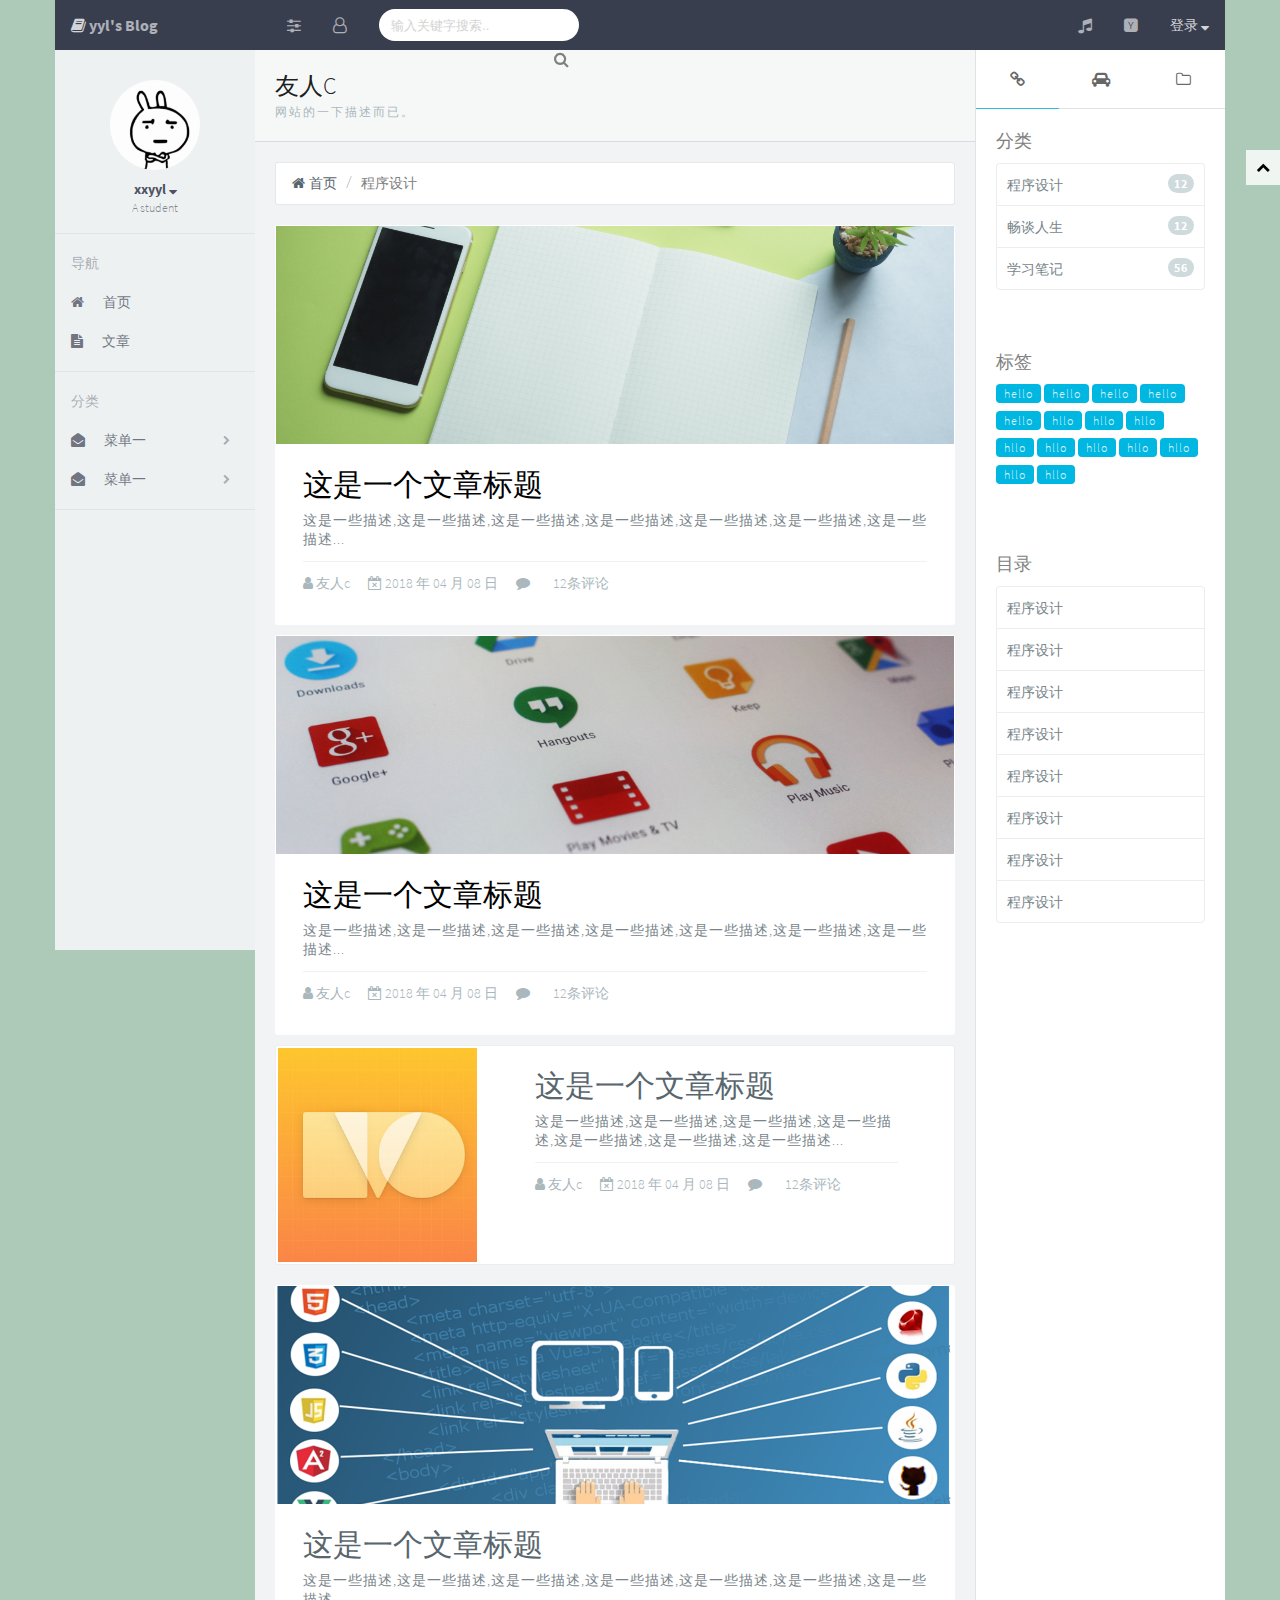
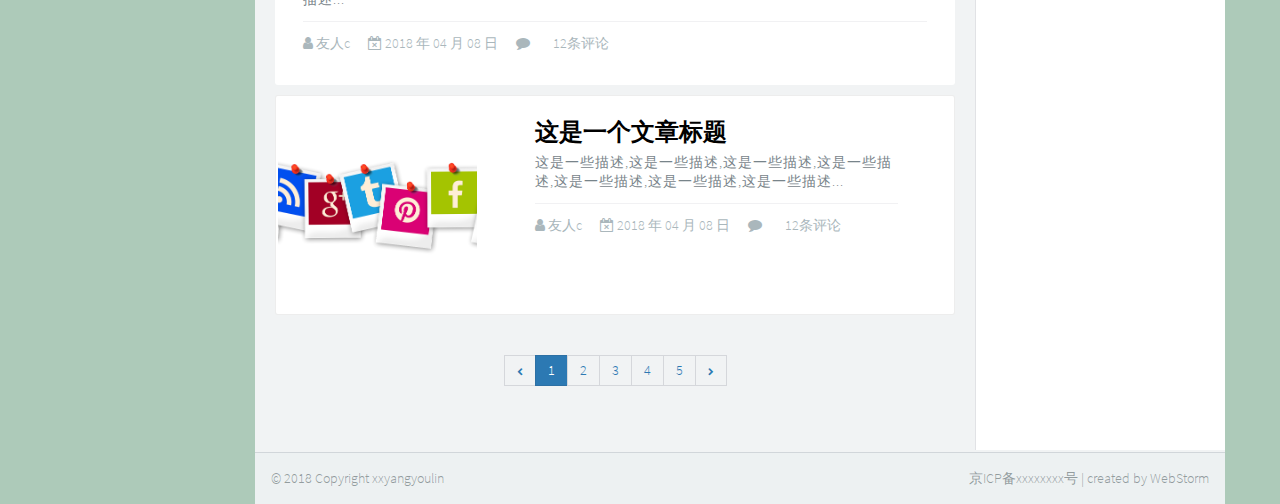
==== index.html @ 42bd3178 "添加评论板块" ====
<!DOCTYPE html>
<html lang="en">
<head>
    <meta charset="UTF-8">
    <meta name="viewport"
          content="width=device-width, initial-scale=1.0,minimum-scale=1.0,maximum-scale=1.0,user-scalable=no">
    <title>xxyangyoulin's Blog</title>
    <link rel="stylesheet" href="css/index_style.css">
    <link rel="stylesheet" href="css/font-awesome.css">

</head>
<body>

<button class="go-to-top" id="go_to_top">
    <span class="fa fa-chevron-up"></span>
</button>

<div class="content pag-max-width">
    <div class="header pag-max-width">
        <div class="header-menu">
            <div class="site float-left">
                <span class=" site-icon fa fa-book"></span>
                <span class="site-title">yyl's Blog</span>
            </div>
            <div class="menu-icon float-left hide-max-768">
                <span class="fold fa fa-sliders"></span>
            </div>
            <div class="menu-icon float-left hide-max-768">
                <span class="user fa fa-user-o"></span>

            </div>


            <div class="search-box hide-max-768">
                <div class="search" style="">
                    <input type="text" placeholder="输入关键字搜索..">
                    <span class="fa fa-search"></span>
                </div>
            </div>

            <div id="setting_button" class="menu-icon setting click-state float-right">
                <span class="fa fa-cog"></span>
            </div>

            <div class="login click-state float-right hide-max-768">
                <span class=" login-text">登录</span>
                <span class="login-icon fa fa-sort-desc"></span>
            </div>


            <div class="menu-icon news click-state float-right hide-max-991">
                <span class="  fa fa-hacker-news"></span>
            </div>

            <div class="menu-icon music click-state float-right hide-max-991">
                <span class="fa fa-music"></span>
            </div>

        </div>

        <div class="header-mobile-menu">
            <div class="header-menu-item search-item">
                <div class="search">
                    <input type="text" placeholder="输入关键字搜索..">
                    <span class="fa fa-search"></span>
                </div>
            </div>

            <div class="click-state header-menu-item">
                <div class="notice">
                    <span class="login-icon fa fa-envelope-open-o"></span>
                    <span class=" login-text">闲言碎语</span>
                </div>
            </div>

            <div class="click-state header-menu-item">
                <div class="login">
                    <span class=" login-text">登录</span>
                    <span class="login-icon fa fa-sort-desc"></span>
                </div>
            </div>
        </div>
    </div>

    <div class="container">
        <div class="glide-left float-left hide-max-768">
            <div class="glide-left-scroll">
                <div class="avatar-box">
                    <img src="./images/avatar.jpg">
                    <div class="name">
                        xxyyl
                        <div class=" fa fa-sort-desc">

                        </div>

                    </div>
                    <div class="desc">A student</div>
                </div>

                <div class="nav-first">
                    <div class="nav-title">导航</div>
                    <ul class="nav-list">
                        <li class="nav-item click-state">
                            <span class="nav-icon fa fa-home"></span>
                            首页
                        </li>
                        <li class="nav-item click-state">
                            <span class="nav-icon fa fa-file-text"></span>
                            文章
                        </li>
                    </ul>
                </div>

                <div class="nav-second">
                    <div class="nav-title">分类</div>

                    <div id="sidebar">
                        <ul>
                            <li>
                                <div class="menu-item click-state">
                                    <span class="menu-icon fa fa-envelope-open"></span>
                                    <span class="menu-title">菜单一</span>
                                    <span class="menu-ind fa fa-chevron-right"></span>
                                </div>
                                <ul class="sub-menu">
                                    <li><a class="spec-menu-item" href="index.html">子菜单一</a></li>
                                    <li><a class="spec-menu-item" href="#">子菜单二</a></li>
                                    <li><a class="spec-menu-item" href="#">子菜单三</a></li>
                                </ul>
                            </li>

                            <li>
                                <div class="menu-item click-state">
                                    <span class="menu-icon fa fa-envelope-open"></span>
                                    <span class="menu-title">菜单一</span>
                                    <span class="menu-ind fa fa-chevron-right"></span>
                                </div>
                                <ul class="sub-menu">
                                    <li><a class="spec-menu-item" href="index.html">子菜单一</a></li>
                                    <li><a class="spec-menu-item" href="#">子菜单二</a></li>
                                    <li><a class="spec-menu-item" href="#">子菜单三</a></li>
                                    <li><a class="spec-menu-item" href="#">子菜单三</a></li>
                                    <li><a class="spec-menu-item" href="#">子菜单三</a></li>
                                    <li><a class="spec-menu-item" href="#">子菜单三</a></li>
                                    <li><a class="spec-menu-item" href="#">子菜单三</a></li>
                                    <li><a class="spec-menu-item" href="#">子菜单三</a></li>
                                    <li><a class="spec-menu-item" href="#">子菜单三</a></li>
                                    <li><a class="spec-menu-item" href="#">子菜单三</a></li>
                                    <li><a class="spec-menu-item" href="#">子菜单三</a></li>
                                    <li><a class="spec-menu-item" href="#">子菜单三</a></li>
                                    <li><a class="spec-menu-item" href="#">子菜单三</a></li>
                                    <li><a class="spec-menu-item" href="#">子菜单三</a></li>
                                    <li><a class="spec-menu-item" href="#">子菜单三</a></li>
                                    <li><a class="spec-menu-item" href="#">子菜单三</a></li>
                                    <li><a class="spec-menu-item" href="#">子菜单三</a></li>
                                    <li><a class="spec-menu-item" href="#">子菜单三</a></li>
                                    <li><a class="spec-menu-item" href="#">子菜单三</a></li>
                                    <li><a class="spec-menu-item" href="#">子菜单三</a></li>
                                    <li><a class="spec-menu-item" href="#">子菜单三</a></li>
                                    <li><a class="spec-menu-item" href="#">子菜单三</a></li>
                                    <li><a class="spec-menu-item" href="#">子菜单三</a></li>
                                    <li><a class="spec-menu-item" href="#">子菜单三</a></li>
                                    <li><a class="spec-menu-item" href="#">子菜单三</a></li>
                                    <li><a class="spec-menu-item" href="#">子菜单三</a></li>
                                    <li><a class="spec-menu-item" href="#">子菜单三</a></li>
                                    <li><a class="spec-menu-item" href="#">子菜单三</a></li>
                                    <li><a class="spec-menu-item" href="#">子菜单三</a></li>
                                    <li><a class="spec-menu-item" href="#">子菜单三</a></li>
                                    <li><a class="spec-menu-item" href="#">子菜单三</a></li>
                                    <li><a class="spec-menu-item" href="#">子菜单三</a></li>
                                    <li><a class="spec-menu-item" href="#">子菜单三</a></li>
                                    <li><a class="spec-menu-item" href="#">子菜单三</a></li>
                                    <li><a class="spec-menu-item" href="#">子菜单三</a></li>
                                    <li><a class="spec-menu-item" href="#">子菜单三</a></li>
                                    <li><a class="spec-menu-item" href="#">子菜单三</a></li>
                                    <li><a class="spec-menu-item" href="#">子菜单三</a></li>
                                    <li><a class="spec-menu-item" href="#">子菜单三</a></li>
                                    <li><a class="spec-menu-item" href="#">子菜单三</a></li>
                                    <li><a class="spec-menu-item" href="#">子菜单三</a></li>
                                    <li><a class="spec-menu-item" href="#">子菜单三</a></li>
                                    <li><a class="spec-menu-item" href="#">子菜单三</a></li>
                                </ul>
                            </li>
                        </ul>
                    </div>
                </div>
            </div>
        </div>

        <div class="main-page">
            <div class="middle">
                <div class="middle-header">
                    <h1>友人C</h1>
                    <div class="desc">网站的一下描述而已。</div>
                </div>

                <div class="breadcrumb">
                    <ul>
                        <li>
                            <a href="#"><span class="fa fa-home"></span>首页</a>
                        </li>
                        <li>程序设计</li>
                    </ul>
                </div>


                <div class="middle-list">
                    <div class="card-big-article">
                        <div class="img">
                            <img src="images/blank-colors-desk-370474.jpg">
                        </div>
                        <div class="text">
                            <h2 class="article-title"><a href="article.html">这是一个文章标题</a></h2>
                            <div class="desc">
                                这是一些描述,这是一些描述,这是一些描述,这是一些描述,这是一些描述,这是一些描述,这是一些描述...
                            </div>
                            <div class="footer">
                                <span class="fa fa-user"></span>
                                <span class="author">友人c</span>

                                <span class="fa fa-calendar-times-o"></span>
                                <span class="date">2018 年 04 月 08 日</span>

                                <span class="fa fa-comment"></span>
                                <span class="comment">12条评论</span>
                            </div>
                        </div>
                    </div>
                    <div class="card-big-article">

                        <div class="img">
                            <img src="images/tablet-1442900_1920.jpg">
                        </div>
                        <div class="text">
                            <h2 class="article-title"><a href="article.html">这是一个文章标题</a></h2>
                            <div class="desc">
                                这是一些描述,这是一些描述,这是一些描述,这是一些描述,这是一些描述,这是一些描述,这是一些描述...
                            </div>
                            <div class="footer">
                                <span class="fa fa-user"></span>
                                <span class="author">友人c</span>

                                <span class="fa fa-calendar-times-o"></span>
                                <span class="date">2018 年 04 月 08 日</span>

                                <span class="fa fa-comment"></span>
                                <span class="comment">12条评论</span>
                            </div>
                        </div>

                    </div>
                    <div class="card-small-article">
                        <div class="img">
                            <img src="images/sketch-master-svg-course-graphic-1k.jpg">
                        </div>
                        <div class="text">
                            <h2 class="article-title">这是一个文章标题</h2>
                            <div class="desc">
                                这是一些描述,这是一些描述,这是一些描述,这是一些描述,这是一些描述,这是一些描述,这是一些描述...
                            </div>
                            <div class="footer">
                                <span class="fa fa-user"></span>
                                <span class="author">友人c</span>

                                <span class="fa fa-calendar-times-o"></span>
                                <span class="date">2018 年 04 月 08 日</span>

                                <span class="fa fa-comment"></span>
                                <span class="comment">12条评论</span>
                            </div>
                        </div>

                    </div>

                    <div class="card-big-article">


                        <div class="img">
                            <img src="images/web-1935737_1280.png">
                        </div>
                        <div class="text">
                            <h2 class="article-title">这是一个文章标题</h2>
                            <div class="desc">
                                这是一些描述,这是一些描述,这是一些描述,这是一些描述,这是一些描述,这是一些描述,这是一些描述...
                            </div>
                            <div class="footer">
                                <span class="fa fa-user"></span>
                                <span class="author">友人c</span>

                                <span class="fa fa-calendar-times-o"></span>
                                <span class="date">2018 年 04 月 08 日</span>

                                <span class="fa fa-comment"></span>
                                <span class="comment">12条评论</span>
                            </div>
                        </div>

                    </div>

                    <div class="card-small-article">

                        <div class="img">
                            <img src="images/icon-2486501_1920.png">
                        </div>
                        <div class="text">
                            <h2>这是一个文章标题</h2>
                            <div class="desc">
                                这是一些描述,这是一些描述,这是一些描述,这是一些描述,这是一些描述,这是一些描述,这是一些描述...
                            </div>
                            <div class="footer">
                                <span class="fa fa-user"></span>
                                <span class="author">友人c</span>

                                <span class="fa fa-calendar-times-o"></span>
                                <span class="date">2018 年 04 月 08 日</span>

                                <span class="fa fa-comment"></span>
                                <span class="comment">12条评论</span>
                            </div>
                        </div>

                    </div>

                </div>

                <div class="pagination">
                    <ul>
                        <li class="prev"><a href="#"><span class="fa fa-chevron-left"></span></a></li>
                        <li class="select"><a href="#">1</a></li>
                        <li class=""><a href="#">2</a></li>
                        <li class=""><a href="#">3</a></li>
                        <li class=""><a href="#">4</a></li>
                        <li class=""><a href="#">5</a></li>
                        <li class="prev"><a href="#"><span class="fa fa-chevron-right"></span></a></li>
                    </ul>
                </div>
            </div>

            <div class="glide-right hide-max-991">
                <div id="tab">
                    <ul class="tab-title">
                        <li class="tab-title-item select"><span class="fa fa-link"></span></li>
                        <li class="tab-title-item "><span class="fa fa-car"></span></li>
                        <li class="tab-title-item "><span class="fa fa-folder-o"></span></li>
                    </ul>

                    <div class="tab-content">
                        <div class="tab-content-item select">
                            <div class="sort">
                                <h2 class="article-title">分类</h2>
                                <ul class="sort-list">
                                    <li class="sort-item">
                                        <span class="sort-title">程序设计</span>
                                        <span class="sort-count">12</span>
                                    </li>
                                    <li class="sort-item">
                                        <span class="sort-title">畅谈人生</span>
                                        <span class="sort-count">12</span>
                                    </li>
                                    <li class="sort-item">
                                        <span class="sort-title">学习笔记</span>
                                        <span class="sort-count">56</span>
                                    </li>
                                </ul>
                            </div>

                            <div class="tag">
                                <h2>标签</h2>
                                <ul class="tag-list">
                                    <li class="tag-item">hello</li>
                                    <li class="tag-item">hello</li>
                                    <li class="tag-item">hello</li>
                                    <li class="tag-item">hello</li>
                                    <li class="tag-item">hello</li>
                                    <li class="tag-item">hllo</li>
                                    <li class="tag-item">hllo</li>
                                    <li class="tag-item">hllo</li>
                                    <li class="tag-item">hllo</li>
                                    <li class="tag-item">hllo</li>
                                    <li class="tag-item">hllo</li>
                                    <li class="tag-item">hllo</li>
                                    <li class="tag-item">hllo</li>
                                    <li class="tag-item">hllo</li>
                                    <li class="tag-item">hllo</li>
                                </ul>
                                <div style="clear:both;"></div>
                            </div>

                            <div class="directory" id="directory">
                                <h2>目录</h2>
                                <ul class="directory-list">
                                    <li class="directory-item click-state"><span class="directory-title">程序设计</span>
                                    </li>
                                    <li class="directory-item click-state"><span class="directory-title">程序设计</span>
                                    </li>
                                    <li class="directory-item click-state"><span class="directory-title">程序设计</span>
                                    </li>
                                    <li class="directory-item click-state"><span class="directory-title">程序设计</span>
                                    </li>
                                    <li class="directory-item click-state"><span class="directory-title">程序设计</span>
                                    </li>
                                    <li class="directory-item click-state"><span class="directory-title">程序设计</span>
                                    </li>
                                    <li class="directory-item click-state"><span class="directory-title">程序设计</span>
                                    </li>
                                    <li class="directory-item click-state"><span class="directory-title">程序设计</span>
                                    </li>
                                </ul>
                            </div>
                        </div>
                        <div class="tab-content-item">
                            <div class="directory">
                                <h2>目录</h2>
                                <ul class="directory-list">
                                    <li class="directory-item click-state"><span class="directory-title">程序设计</span>
                                    </li>
                                    <li class="directory-item click-state"><span class="directory-title">程序设计</span>
                                    </li>
                                    <li class="directory-item click-state"><span class="directory-title">程序设计</span>
                                    </li>
                                    <li class="directory-item click-state"><span class="directory-title">程序设计</span>
                                    </li>
                                    <li class="directory-item click-state"><span class="directory-title">程序设计</span>
                                    </li>
                                    <li class="directory-item click-state"><span class="directory-title">程序设计</span>
                                    </li>
                                    <li class="directory-item click-state"><span class="directory-title">程序设计</span>
                                    </li>
                                    <li class="directory-item click-state"><span class="directory-title">程序设计</span>
                                    </li>
                                </ul>
                            </div>
                        </div>
                        <div class="tab-content-item">
                            <div class="directory">
                                <h2>目录</h2>
                                <ul class="directory-list">
                                    <li class="directory-item click-state"><span class="directory-title">大标题1</span>
                                    </li>
                                    <li class="directory-item click-state"><span class="directory-title">大标题2</span>
                                    </li>
                                    <li class="directory-item click-state"><span class="directory-title">大标题3</span>
                                    </li>
                                    <li class="directory-item click-state"><span class="directory-title">程序设计</span>
                                    </li>
                                    <li class="directory-item click-state"><span class="directory-title">程序设计</span>
                                    </li>
                                </ul>
                            </div>
                        </div>
                    </div>
                </div>
            </div>

            <footer id="footer">
                <div class="footer-wrapper">
                    <div class="float-left">© 2018 Copyright xxyangyoulin</div>
                    <div class="float-right">
                        京ICP备xxxxxxxx号 | created by WebStorm
                    </div>
                </div>
            </footer>

        </div>

    </div>


</div>

<script src="js/jquery-2.1.1.min.js"></script>
<script src="js/index_js.js"></script>
</body>
</html>
---- css/index_style.css ----
@charset "UTF-8";

@font-face {
    font-family: 'Source Sans Pro';
    font-style: normal;
    font-weight: 300;
    src: local('Source Sans Pro Light'), local('SourceSansPro-Light'), url('../fonts/sourcesanspro-light.woff') format('woff');
}

@font-face {
    font-family: 'Source Sans Pro';
    font-style: normal;
    font-weight: 300;
    src: local('Source Sans Pro'), local('SourceSansPro-Regular'), url('../fonts/sourcesanspro.woff') format('woff');
}

@font-face {
    font-family: 'Source Sans Pro';
    font-style: normal;
    font-weight: 700;
    src: local('Source Sans Pro Bold'), local('SourceSansPro-Bold'), url('../fonts/sourcesanspro-bold.woff') format('woff');
}

body, html, ul, li, h1, h2, h3, h4 {
    margin: 0;
    padding: 0;
}

html {
    height: 100%;
    font-family: "Source Sans Pro", "Hiragino Sans GB", "Microsoft Yahei", Arial, sans-serif;
}

body {
    background-color: rgba(173, 202, 185, 1);
    height: 100%;
}

ul {
    list-style: none;
}

.float-left {
    float: left;
}

.float-right {
    float: right;
}

.clear-fix:after {
    content: '.';
    background-color: red;
    display: block;
    clear: both;
    visibility: hidden;
    height: 0;
}

.hide {
    display: none;
}

.border-normal {
    border: 1px rgba(57, 62, 79, 0.15) solid;
}

.pag-max-width {
    max-width: 1170px;
    min-width: 320px;
}

.go-to-top {
    padding: 10px;
    position: fixed;
    z-index: 1000;
    background: rgba(255, 255, 255, 0.8);
    top: 150px;
    right: 0;
    outline: none;
    cursor: pointer;
    border: none;

}

.go-to-top span {
    font-size: 14px;
}

.content {
    width: 100%;
    height: 100%;
    margin: 0 auto;
    position: relative;
    top: 0;
    box-sizing: border-box;
}

/*********************header*/
.header {
    width: 100%;
    min-height: 50px;
    margin: 0 auto;
    background: rgba(57, 62, 79, 1);
    box-shadow: 0 0 0px rgba(0, 0, 0, 0.6);
    box-sizing: border-box;
    z-index: 100;
    position: fixed;
}

.header .header-menu {
    position: relative;
}

.header .header-menu > div {
    height: 50px;
    line-height: 50px;
    vertical-align: middle;
}

.header > div:first-child {
    margin-left: 16px;
}

.header .site {
    width: 200px;
}

.header .site-title, .header .site-icon {
    cursor: pointer;
}

.header .site-icon {
    color: rgba(255, 255, 255, 0.8);
}

.header .site-title {
    font-size: 16px;
    color: rgba(255, 255, 255, 0.6);
    font-weight: bold;
}

.header .menu-icon:focus, .header .menu-icon:hover, .header .menu-icon:active {
    color: white;
}

.click-state:active, .click-state:hover, .click-state:focus {
    background-color: rgba(0, 0, 0, 0.1);
}

.header .menu-icon {
    color: rgba(255, 255, 255, 0.6);
    padding-left: 16px;
    padding-right: 16px;
    cursor: pointer;
}

.header .header-menu .search-box {
    height: 50px;
    float: left;
    position: relative;
    width: 200px;
    margin-left: 16px;
}

.header .header-menu .search {
    box-sizing: border-box;
    border-radius: 20px;
    background-color: white;
    padding: 0 2px 0 10px;
    height: 32px;
    position: absolute;
    top: 50%;
    transform: translateY(-50%);
}

.header .header-menu .search > * {
    position: relative;
    top: 50%;
    transform: translateY(-50%);
}

.header .header-menu .search input {
    height: 32px;
    color: grey;
    outline: none;
    background: none;
    border: none;
    font-weight: lighter;
    vertical-align: middle;
    float: left;
}

.header .header-menu .search span {
    height: 32px;
    line-height: 32px;
    font-size: 16px;
    padding: 8px;
    cursor: pointer;
    vertical-align: middle;
    color: grey;
    float: right;
}

.header .header-menu .login {
    font-size: 14px;
    line-height: 50px;
    height: 50px;
    font-weight: lighter;
    color: rgba(255, 255, 255, 0.8);
    cursor: pointer;
    padding: 0 16px;
}

.header .setting {
    display: none;
}

.header-mobile-menu {
    margin-top: 50px;
}

@media (max-width: 768px) {
    .header-mobile-menu {
    }
}

.header-mobile-menu .search-item {
    position: relative;
    height: 45px;
}

.header-mobile-menu .search {
    box-sizing: border-box;
    border-radius: 20px;
    background-color: white;
    padding: 0 12px;
    margin: 0 16px;
    height: 28px;
    top: 50%;
    position: relative;
    transform: translateY(-50%);
}

.header-mobile-menu .search input {
    height: 28px;
    width: 90%;
    color: grey;
    outline: none;
    background: none;
    border: none;
    font-weight: lighter;
    box-sizing: border-box;
    vertical-align: middle;
    float: left;
}

.header-mobile-menu .search span {
    width: 10%;
    box-sizing: border-box;
    height: 28px;
    line-height: 28px;
    text-align: right;
    font-size: 16px;
    cursor: pointer;
    vertical-align: middle;
    color: grey;
    float: right;
}

.header-mobile-menu .notice,
.header-mobile-menu .login {
    padding: 10px 15px;
    color: rgba(255, 255, 255, 0.7);
    font-size: 14px;
    border-top: 1px solid rgba(47, 52, 69, 1);

}

.header-mobile-menu .login span {
    margin-right: 2px;
}

.header-mobile-menu .notice span {
    margin-right: 6px;
}

/****************controller*/
.container {
    width: 100%;
    height: 100%;
    background-color: rgba(241, 243, 244, 1);
    position: relative;
    box-sizing: border-box;
    /*top: 50px;*/
    /*overflow: hidden;*/
}

.glide-left {
    width: 200px;
    background-color: rgba(237, 241, 242, 1);
    position: fixed;
    margin-top: 50px;
    height: 100%;
    overflow: hidden;
    /*box-shadow: -10px 0px 40px rgba(0, 0, 0, 0.25);*/
}

.glide-left-scroll::-webkit-scrollbar {
    display: none; /* Safari and Chrome*/
}

.glide-left-scroll {
    height: 100%;
    width: 100%;
    overflow-x: hidden;
    overflow-y: scroll;
    -ms-overflow-style: none; /* IE 10+*/
    overflow: -moz-scrollbars-none; /* Firefox*/
    webkit-overflow-scrolling: touch;
}

@-moz-document url-prefix() {
    .glide-left-scroll {
        overflow-y: scroll;
        padding-right: 17px;
    }
}

.glide-left .avatar-box {
    width: 100%;
    margin: 0 auto;
    height: auto;
    text-align: center;
    padding: 30px 0;
    border-bottom: 1px rgba(57, 62, 79, 0.07) solid;
}

.glide-left .avatar-box img {
    width: 90px;
    height: 90px;
    display: block;
    margin: 0 auto;
    border-radius: 50px;
}

.glide-left .avatar-box .name {
    width: 100%;
    color: rgba(57, 62, 79, 0.9);
    font-size: 14px;
    position: relative;
    top: 10px;
    font-weight: bold;
    cursor: pointer;
}

.glide-left .avatar-box .desc {
    width: 100%;
    color: rgba(57, 62, 79, 0.6);
    position: relative;
    top: 12px;
    font-size: 12px;
}

.glide-left .nav-title {
    padding-left: 16px;
    font-size: 14px;
    padding-top: 10px;
    padding-bottom: 10px;
    color: rgba(57, 62, 79, 0.4);
}

.glide-left .nav-first, .glide-left .nav-second {
    width: 100%;
    margin: 0 auto;
    height: auto;
    padding: 10px 0;
    border-bottom: 1px rgba(57, 62, 79, 0.07) solid;
}

.glide-left .nav-first .nav-icon {
    margin-right: 16px;
}

.glide-left .nav-first .nav-item {
    box-sizing: border-box;
    font-size: 14px;
    padding: 10px 16px;
    color: rgba(57, 62, 79, 0.7);
}

#sidebar ul {
    list-style: none;
}

#sidebar .menu-item {
    padding: 10px 16px;
    color: rgba(57, 62, 79, 0.7);
    font-size: 14px;
    position: relative;
    height: 100%;
    cursor: pointer;
}

#sidebar .sub-menu {
    display: none;
}

#sidebar .menu-item .menu-icon {
    margin-right: 16px;
}

#sidebar .menu-item .menu-ind {
    position: absolute;
    top: 14px;
    right: 25px;
    font-size: 10px;
    color: rgba(57, 62, 79, 0.4);
    /* -webkit-transition: all 0.10s ease-in;
     -o-transition: all 0.10s ease-in;
     transition: all 0.10s ease-in;*/
}

#sidebar .open .menu-ind {
    -webkit-transform: rotate(90deg);
    -ms-transform: rotate(90deg);
    -o-transform: rotate(90deg);
    transform: rotate(90deg);
}

.glide-left .spec-menu-item {
    padding: 10px 0 10px 49px;
    background-color: rgba(228, 234, 236, 1);
    display: block;
    color: rgba(57, 62, 79, 0.7);
    font-size: 14px;
    text-decoration: none;
}

.glide-left .spec-menu-item:active,
.glide-left .spec-menu-item:hover,
.glide-left .spec-menu-item:focus {
    background-color: rgba(218, 224, 226, 1);
}

.glide-right {
    width: 250px;
    height: 100%;
    background-color: white;
    border-left: 1px rgba(57, 62, 79, 0.15) solid;

    box-sizing: border-box;
    float: left;
}

/************************main-page*/
.main-page {
    display: table;
    margin-left: 200px;
    border-color: #0066cc;
    width: 970px;
    padding-top: 50px;
    height: 100%;
    background-color: rgba(241, 243, 244, 1);
    position: relative;
    padding-bottom: 54px;
}

/*************************tab*/
#tab ul {
    list-style: none;
}

#tab .tab-title li {
    display: block;
    float: left;
    height: 58px;
    line-height: 58px;
    font-size: 16px;
    width: 83px;
    text-align: center;
    cursor: pointer;
    color: rgba(0, 0, 0, 0.6);

    border-bottom: 1px rgba(57, 62, 79, 0.15) solid;
}

#tab .tab-title .select {
    border-bottom: 1px rgba(0, 172, 213, 0.8) solid;
}

#tab .tab-content {
    clear: both;
}

#tab .tab-content-item {
    display: none;
    padding: 20px;
}

#tab .tab-content-item .sort {
    margin-bottom: 60px;
}

#tab .tab-content-item .sort h2,
#tab .tab-content-item .directory h2,
#tab .tab-content-item .tag h2 {
    font-size: 18px;
    color: grey;
    clear: both;
    font-weight: normal;
}

#tab .tab-content-item .sort .sort-list {
    margin-top: 10px;
    width: 100%;
}

#tab .tab-content-item .sort .sort-item {
    border-top: 1px solid rgba(0, 0, 0, 0.07);
    border-right: 1px solid rgba(0, 0, 0, 0.07);
    border-left: 1px solid rgba(0, 0, 0, 0.07);
    color: rgba(121, 133, 138, 1);
    padding: 10px;
    font-weight: normal;
    cursor: pointer;
}

#tab .tab-content-item .sort .sort-item:last-child {
    border-bottom: 1px solid rgba(0, 0, 0, 0.07);
    border-bottom-left-radius: 4px;
    border-bottom-right-radius: 4px;
}

#tab .tab-content-item .sort .sort-item:first-child {
    border-top-left-radius: 4px;
    border-top-right-radius: 4px;
}

#tab .tab-content-item .sort .sort-list .sort-title {
    font-size: 14px;
}

#tab .tab-content-item .sort .sort-list .sort-count {
    background: rgba(207, 218, 221, 1);
    border-radius: 10px;
    font-size: 12px;
    font-weight: bold;
    color: white;
    padding: 2px 6px;
    float: right;
    letter-spacing: 1px;
}

#tab .tab-content-item .tag {
    margin-bottom: 60px;
}

#tab .tab-content-item .tag ul {
    list-style: none;
    height: max-content;
    margin-top: 10px;
}

#tab .tab-content-item .tag li {
    float: left;
    border-radius: 4px;
    margin-right: 3px;
    margin-bottom: 8px;
    background: rgba(0, 183, 226, 1);
    color: rgba(255, 255, 255, 0.9);
    padding: 2px 8px;
    letter-spacing: 1px;
    font-size: 12px;
    cursor: pointer;
}

/**********************directory*/
#tab .tab-content-item .directory {
    /*position: fixed;*/
    /*top: 58px;*/
    background: white;
    /*padding-bottom: 60px;*/
    position: relative;
    width: 209px;

}

#tab .tab-content-item .directory .directory-list {
    margin-top: 10px;
    width: 100%;
}

#tab .tab-content-item .directory .directory-item {
    border-top: 1px solid rgba(0, 0, 0, 0.07);
    border-right: 1px solid rgba(0, 0, 0, 0.07);
    border-left: 1px solid rgba(0, 0, 0, 0.07);
    color: rgba(121, 133, 138, 1);
    padding: 10px;
    font-weight: normal;
    cursor: pointer;
}

#tab .tab-content-item .directory .directory-item:last-child {
    border-bottom: 1px solid rgba(0, 0, 0, 0.07);
    border-bottom-left-radius: 4px;
    border-bottom-right-radius: 4px;
}

#tab .tab-content-item .directory .directory-item:first-child {
    border-top-left-radius: 4px;
    border-top-right-radius: 4px;
}

#tab .tab-content-item .directory .directory-list .directory-title {
    font-size: 14px;
}

/***********************middle*/

.container .middle {
    display: table-cell;
    height: 100%;
    vertical-align: top;

    width: 100%;
}

.container .middle .middle-header {
    background: rgba(246, 248, 248, 1);
    padding: 20px;
    color: rgba(0, 0, 0, 0.9);
    border-bottom: 1px rgba(57, 62, 79, 0.15) solid;
}

.container .middle .middle-header h1 {
    font-weight: normal;
    font-size: 24px;

}

.container .middle .middle-header .desc {
    font-size: 12px;
    margin-top: 2px;
    letter-spacing: 2px;
    color: rgba(170, 183, 188, 1);
}

.breadcrumb {
    margin: 20px 20px 0px 20px;
    padding: 8px 16px;
    background: white;
    height: 25px;
    border: 1px solid rgba(57, 62, 79, 0.12);
    border-radius: 3px;
    font-size: 14px;
}

.breadcrumb li span {
    display: inline-block;
    line-height: 25px;
    height: 25px;
    margin-right: 4px;
}

.breadcrumb li {
    color: grey;
    line-height: 25px;
    height: 25px;
    display: inline-block;
    float: left;
}

.breadcrumb li * {
    float: left;
}

.breadcrumb li:before {
    content: url("../images/divider.svg");
    height: 10px;
}

.breadcrumb li:first-child:before {
    content: '';
}

.breadcrumb a {
    text-decoration: none;
    color: #58666e;
}

.middle .middle-list {
    padding: 20px;
    box-sizing: border-box;
}

/*card*/
.card-big-article {
    /*display: none;*/
    width: 100%;
    border-radius: 3px;
    background: white;
    margin-bottom: 10px;
}

.card-big-article > .img > img {
    width: 100%;
    height: 100%;
    object-fit: cover;
}

.card-big-article > .img {
    padding: 1px;
    width: 100%;
    box-sizing: border-box;
    height: 220px;
    overflow: hidden;
    cursor: pointer;
}

.card-big-article > .text {
    padding: 20px 28px;
    box-sizing: border-box;
}

.card-big-article > .text .article-title,
.card-small-article > .text .article-title {
    font-size: 30px;
    color: #58666e;
    cursor: pointer;
    font-weight: normal;
}

.card-big-article .text .desc,
.card-small-article .text .desc {
    font-size: 14px;
    letter-spacing: 1px;
    margin-top: 5px;
    color: rgba(120, 132, 138, 1);
    padding-bottom: 12px;
    border-bottom: 1px rgba(57, 62, 79, 0.07) solid;
}

.card-big-article .text .footer,
.card-small-article .text .footer {
    padding: 12px 0;
    font-size: 14px;
    color: rgba(170, 183, 188, 1);
}

.text .footer .author,
.text .footer .date,
.text .footer .comment {
    margin-right: 15px;
}

.card-small-article {
    width: 100%;
    background: white;
    margin-bottom: 20px;
    height: 220px;
    box-sizing: border-box;
    position: relative;
    border-radius: 3px;
    border: 1px solid rgba(0, 0, 0, 0.07);
}

.card-small-article .text {
    padding: 20px 56px;
    box-sizing: border-box;
}

.card-small-article > .img > img {
    width: 100%;
    object-fit: cover;
    height: 100%;
}

.card-small-article .img {
    width: 30%;
    padding: 2px;
    height: 100%;
    box-sizing: border-box;
    float: left;
}

.card-small-article .text {
    /*width: 480px;*/
    width: 70%;
    box-sizing: border-box;
    float: left;
}

.card-small-article:hover,
.card-big-article:hover {
    box-shadow: 0px 2px 4px rgba(0, 0, 0, 0.05);
}

.card-small-article .text .article-title a,
.card-big-article .text .article-title a {
    text-decoration: none;
    color: #000;
}

#footer {
    position: absolute;
    right: 0;
    bottom: 0;
    left: 0;
    padding: 16px;
    border-top: 1px rgba(57, 62, 79, 0.15) solid;
    font-size: 14px;
    color: rgba(107, 118, 121, 0.7);
    background: rgba(237, 241, 242, 1);
}

.text .article-footer {
    padding: 28px 0;
}

.text .article-footer .item-1 {
    font-size: 12px;
    color: lightgray;
}

/*分页开始*/
.pagination {
    text-align: center;
    font-size: 0;
    margin-bottom: 64px;
}

.pagination li {
    line-height: 25px;
    display: inline-block;
    padding: 2px;
    border-top: 1px rgba(57, 62, 79, 0.15) solid;
    border-bottom: 1px rgba(57, 62, 79, 0.15) solid;
    border-left: 1px rgba(57, 62, 79, 0.15) solid;
}

.pagination li:last-child {
    border-right: 1px rgba(57, 62, 79, 0.15) solid;
}

.pagination a {
    font-size: 14px;
    display: block;
    color: rgb(44, 121, 179);
    text-decoration: none;
    padding: 0 10px;
}

.pagination a span {
    font-size: 8px;
}

.pagination li:hover:not(.select) {
    background: lightgray;
}

.pagination .select {
    background: rgb(44, 121, 179);
    color: white;
}

.pagination .select a {
    color: white;
}

/*分页结束*/

/*页面导航开始*/
.page-nav {
    padding: 0 20px 60px 20px;
}

.page-nav .prev, .page-nav .next {
    font-size: 14px;
    padding: 5px 15px;
    border-radius: 30px;
    background: white;
    color: grey;
}

/*页面导航结束*/

/*评论模块开发*/
.comment {
    padding: 0 20px;
    margin-bottom: 40px;
}

.comment .comment-title {
    font-size: 18px;
    color: grey;
}

.comment .comment-item-group {
    display: inline-block;
    box-sizing: border-box;

}

.comment-item-content {
    width: 100%;
}

.comment .comment-item-group label {
    display: block;
    font-size: 14px;
    color: grey;
    padding-top: 12px;
    padding-bottom: 8px;
}

.comment .comment-item-group textarea {
    width: 100%;
    min-height: 100px;
    resize: vertical;
    outline: none;
    padding: 5px 12px;
    box-sizing: border-box;
    font-size: 14px;
    color: black;
}

.content .comment-item-group input {
    padding: 0px 12px;
    line-height: 36px;
    box-sizing: border-box;
    height: 36px;
    outline: none;
    width: 100%;
    font-size: 14px;
}

#visitor-info {
    margin-left: -10px;
    margin-right: -10px;
    box-sizing: border-box;
    font-size: 0px;
}

.commit-item-name,
.commit-item-mail,
.commit-item-url {
    width: 33.333%;
    box-sizing: border-box;
    padding-left: 10px;
    padding-right: 10px;
}

input::-webkit-input-placeholder { /* WebKit browsers*/
    color: lightgray;
    opacity: 1;
}

input:-moz-placeholder { /* Mozilla Firefox 4 to 18*/
    color: lightgray;
    opacity: 1;

}

input::-moz-placeholder { /* Mozilla Firefox 19+*/
    color: lightgray;
    opacity: 1;

}

input:-ms-input-placeholder { /* Internet Explorer 10+*/
    color: lightgray;
    opacity: 1;
}

.comment .comment-item-group input:focus,
.comment .comment-item-group input:active,
.comment .comment-item-group textarea:focus,
.comment .comment-item-group textarea:active {
    border: 1px solid #66afe9;
}



.requested {
    color: red;
    margin-left: 3px;
    font-size: 14px;
}

.comment .comment-submit{
    color: white;
    background: rgba(5,184,83,1);
    margin-top: 20px;
    padding: 8px 24px;
    font-size: 14px;
    border: none;
    outline: none;
    font-weight: lighter;
    cursor: pointer;
}

/*评论模块结束*/

@media (min-width: 1750px) {
    .pag-max-width {
        max-width: 1350px;
    }

    .container .main-page {
        width: 1150px;
    }

    .card-big-article .img {
        height: 250px;
    }

    .card-small-article .img {
        width: 25%;
    }

    .card-small-article .text {
        width: 75%;
    }
}

@media (max-width: 1200px) {
    .pag-max-width {
        max-width: 950px;
    }

    .container .main-page {
        width: 750px;
    }

    .card-big-article .text .article-title,
    .card-small-article .text .article-title {
        font-size: 25px;
    }

    .card-small-article {
        height: auto;
    }

    .card-small-article .img {
        width: 100%;
        float: none;
        overflow: hidden;
    }

    .card-small-article .img,
    .card-big-article .img {
        height: 180px;
    }

    .card-small-article .text {
        width: 100%;
        padding: 20px 28px;
        float: none;
    }
}

@media (max-width: 991px) {

    .hide-max-991 {
        display: none;
    }

    .pag-max-width {
        max-width: 740px;
    }

    .container .main-page {
        width: 540px;
    }

    .commit-item-name,
    .commit-item-mail {
        width: 50%;
    }

    .commit-item-url {
        width: 100%;
    }
}

@media (max-width: 768px) {
    .hide-max-768 {
        display: none;
    }

    .header .setting {
        display: block;
    }

    .pag-max-width {
        max-width: 100%;
    }

    .container .main-page {
        margin-left: 0;
        width: 100%;
    }
}

@media (max-width: 600px) {
    .card-small-article .img,
    .card-big-article .img {
        height: 180px;
    }
}

@media (max-width: 500px) {
    .card-small-article .img,
    .card-big-article .img {
        height: 150px;
    }

    .commit-item-name,
    .commit-item-mail,
    .commit-item-url {
        width: 100%;
    }
}

@media (max-width: 320px) {
    .card-small-article .img,
    .card-big-article .img {
        height: 100px;
    }
}
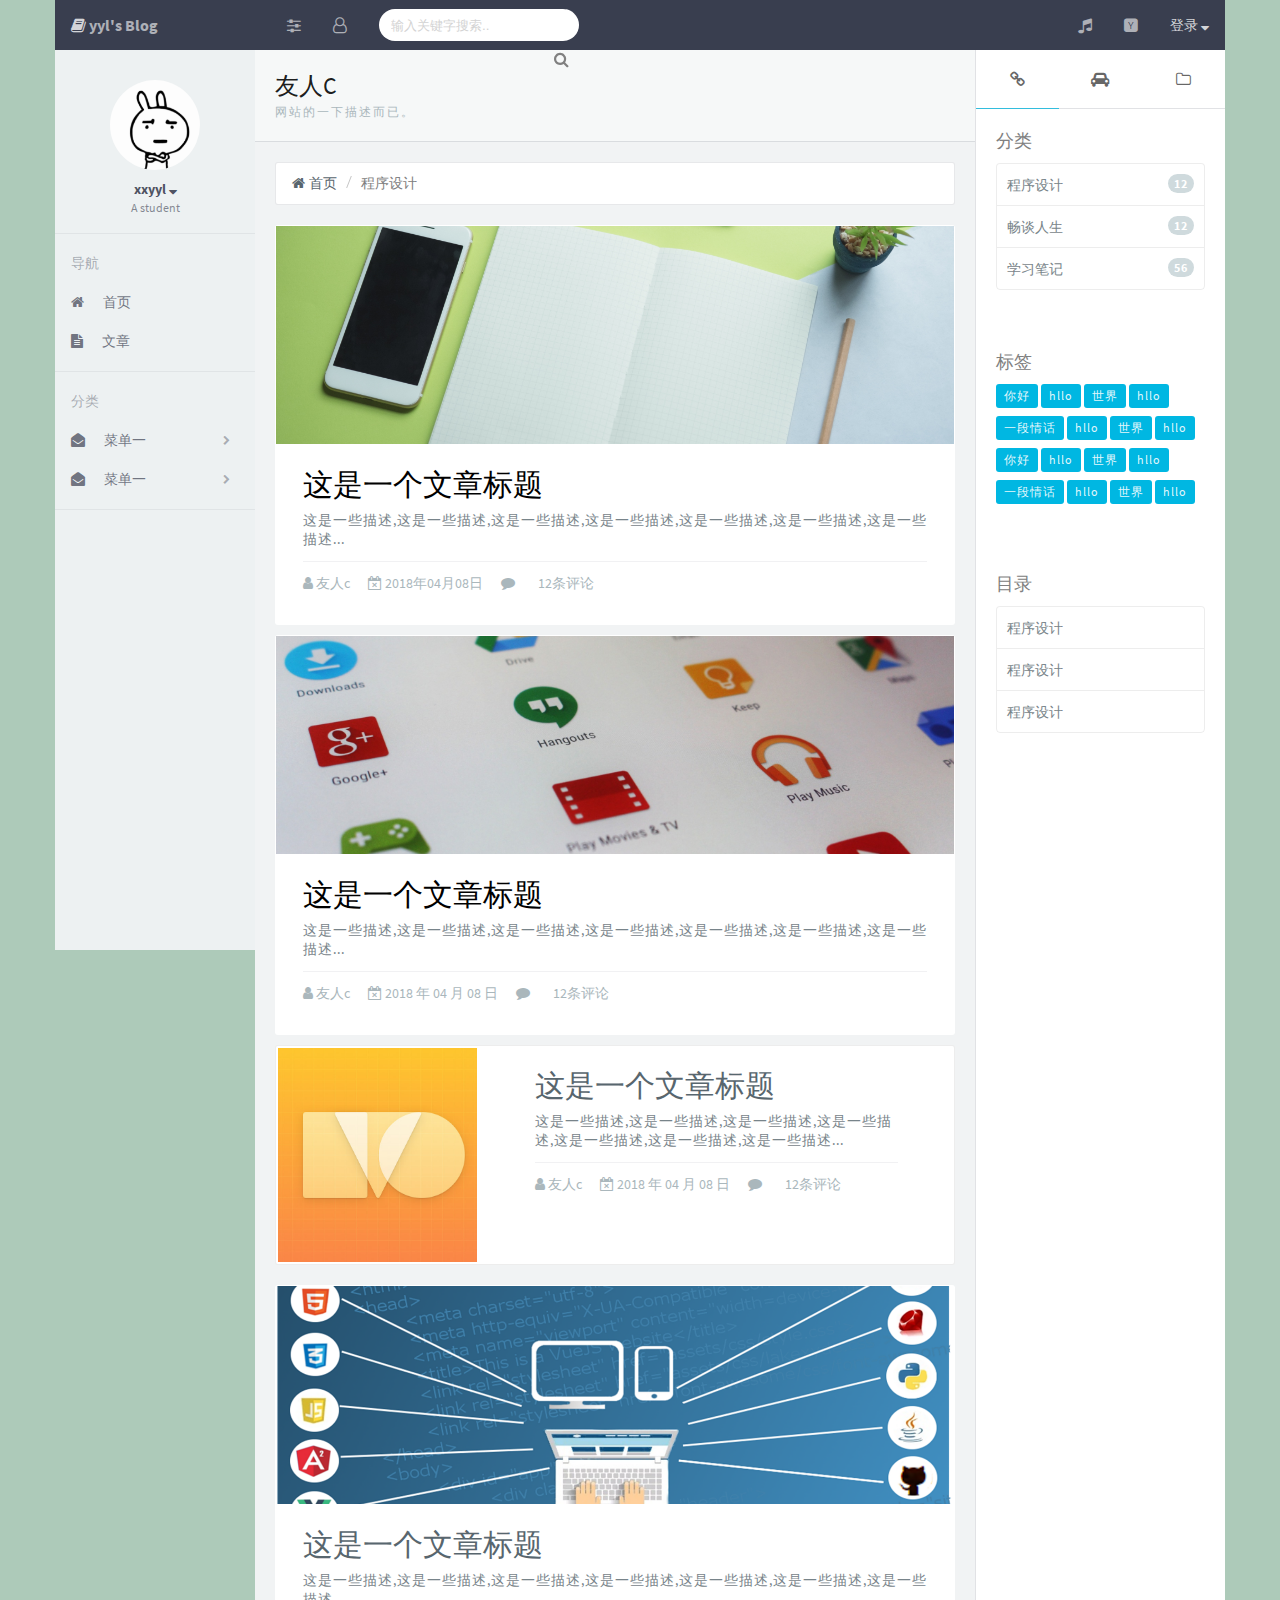
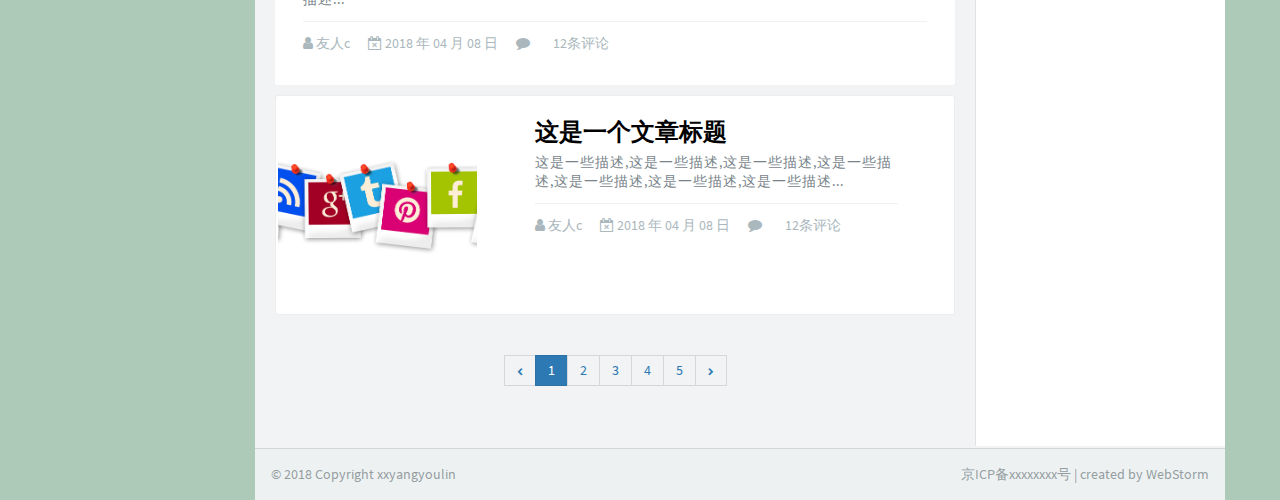
==== commit 0492e32f: "tag布局错乱问题" ====
--- a/index.html
+++ b/index.html
@@ -42,6 +42,10 @@
                 <span class="fa fa-cog"></span>
             </div>
 
+            <div id="bars_button" class="menu-icon bars click-state float-right">
+                <span class="fa fa-bars"></span>
+            </div>
+
             <div class="login click-state float-right hide-max-768">
                 <span class=" login-text">登录</span>
                 <span class="login-icon fa fa-sort-desc"></span>
@@ -83,7 +87,7 @@
     </div>
 
     <div class="container">
-        <div class="glide-left float-left hide-max-768">
+        <div class="glide-left float-left" `>
             <div class="glide-left-scroll">
                 <div class="avatar-box">
                     <img src="./images/avatar.jpg">
@@ -219,7 +223,7 @@
                                 <span class="author">友人c</span>
 
                                 <span class="fa fa-calendar-times-o"></span>
-                                <span class="date">2018 年 04 月 08 日</span>
+                                <span class="date">2018年04月08日</span>
 
                                 <span class="fa fa-comment"></span>
                                 <span class="comment">12条评论</span>
@@ -334,6 +338,8 @@
                         <li class="prev"><a href="#"><span class="fa fa-chevron-right"></span></a></li>
                     </ul>
                 </div>
+
+                <div class="standing-position"></div>
             </div>
 
             <div class="glide-right hide-max-991">
@@ -367,20 +373,21 @@
                             <div class="tag">
                                 <h2>标签</h2>
                                 <ul class="tag-list">
-                                    <li class="tag-item">hello</li>
-                                    <li class="tag-item">hello</li>
-                                    <li class="tag-item">hello</li>
-                                    <li class="tag-item">hello</li>
-                                    <li class="tag-item">hello</li>
-                                    <li class="tag-item">hllo</li>
-                                    <li class="tag-item">hllo</li>
-                                    <li class="tag-item">hllo</li>
-                                    <li class="tag-item">hllo</li>
-                                    <li class="tag-item">hllo</li>
-                                    <li class="tag-item">hllo</li>
-                                    <li class="tag-item">hllo</li>
-                                    <li class="tag-item">hllo</li>
-                                    <li class="tag-item">hllo</li>
+                                    <li class="tag-item">你好</li>
+                                    <li class="tag-item">hllo</li>
+                                    <li class="tag-item">世界</li>
+                                    <li class="tag-item">hllo</li>
+                                    <li class="tag-item">一段情话</li>
+                                    <li class="tag-item">hllo</li>
+                                    <li class="tag-item">世界</li>
+                                    <li class="tag-item">hllo</li>
+                                    <li class="tag-item">你好</li>
+                                    <li class="tag-item">hllo</li>
+                                    <li class="tag-item">世界</li>
+                                    <li class="tag-item">hllo</li>
+                                    <li class="tag-item">一段情话</li>
+                                    <li class="tag-item">hllo</li>
+                                    <li class="tag-item">世界</li>
                                     <li class="tag-item">hllo</li>
                                 </ul>
                                 <div style="clear:both;"></div>
@@ -389,16 +396,6 @@
                             <div class="directory" id="directory">
                                 <h2>目录</h2>
                                 <ul class="directory-list">
-                                    <li class="directory-item click-state"><span class="directory-title">程序设计</span>
-                                    </li>
-                                    <li class="directory-item click-state"><span class="directory-title">程序设计</span>
-                                    </li>
-                                    <li class="directory-item click-state"><span class="directory-title">程序设计</span>
-                                    </li>
-                                    <li class="directory-item click-state"><span class="directory-title">程序设计</span>
-                                    </li>
-                                    <li class="directory-item click-state"><span class="directory-title">程序设计</span>
-                                    </li>
                                     <li class="directory-item click-state"><span class="directory-title">程序设计</span>
                                     </li>
                                     <li class="directory-item click-state"><span class="directory-title">程序设计</span>
@@ -412,18 +409,6 @@
                             <div class="directory">
                                 <h2>目录</h2>
                                 <ul class="directory-list">
-                                    <li class="directory-item click-state"><span class="directory-title">程序设计</span>
-                                    </li>
-                                    <li class="directory-item click-state"><span class="directory-title">程序设计</span>
-                                    </li>
-                                    <li class="directory-item click-state"><span class="directory-title">程序设计</span>
-                                    </li>
-                                    <li class="directory-item click-state"><span class="directory-title">程序设计</span>
-                                    </li>
-                                    <li class="directory-item click-state"><span class="directory-title">程序设计</span>
-                                    </li>
-                                    <li class="directory-item click-state"><span class="directory-title">程序设计</span>
-                                    </li>
                                     <li class="directory-item click-state"><span class="directory-title">程序设计</span>
                                     </li>
                                     <li class="directory-item click-state"><span class="directory-title">程序设计</span>
@@ -437,12 +422,6 @@
                                 <ul class="directory-list">
                                     <li class="directory-item click-state"><span class="directory-title">大标题1</span>
                                     </li>
-                                    <li class="directory-item click-state"><span class="directory-title">大标题2</span>
-                                    </li>
-                                    <li class="directory-item click-state"><span class="directory-title">大标题3</span>
-                                    </li>
-                                    <li class="directory-item click-state"><span class="directory-title">程序设计</span>
-                                    </li>
                                     <li class="directory-item click-state"><span class="directory-title">程序设计</span>
                                     </li>
                                 </ul>
--- a/css/index_style.css
+++ b/css/index_style.css
@@ -4,21 +4,21 @@
     font-family: 'Source Sans Pro';
     font-style: normal;
     font-weight: 300;
-    src: local('Source Sans Pro Light'), local('SourceSansPro-Light'), url('../fonts/sourcesanspro-light.woff') format('woff');
+    src: local('Source Sans Pro Light'), local('SourceSansPro-Light'), url('../fonts/SourceSansPro-Light.ttf') ;
 }
 
 @font-face {
     font-family: 'Source Sans Pro';
     font-style: normal;
     font-weight: 300;
-    src: local('Source Sans Pro'), local('SourceSansPro-Regular'), url('../fonts/sourcesanspro.woff') format('woff');
+    src: local('Source Sans Pro'), local('SourceSansPro-Regular'), url('../fonts/SourceSansPro-Regular.ttf') ;
 }
 
 @font-face {
     font-family: 'Source Sans Pro';
     font-style: normal;
     font-weight: 700;
-    src: local('Source Sans Pro Bold'), local('SourceSansPro-Bold'), url('../fonts/sourcesanspro-bold.woff') format('woff');
+    src: local('Source Sans Pro Bold'), local('SourceSansPro-Bold'), url('../fonts/SourceSansPro-Bold.ttf') ;
 }
 
 body, html, ul, li, h1, h2, h3, h4 {
@@ -57,6 +57,10 @@
     height: 0;
 }
 
+.clear-float {
+    clear: both;
+}
+
 .hide {
     display: none;
 }
@@ -76,11 +80,11 @@
     z-index: 1000;
     background: rgba(255, 255, 255, 0.8);
     top: 150px;
-    right: 0;
+    right: -100px;
+    border: 1px lightgray solid;
     outline: none;
     cursor: pointer;
-    border: none;
-
+    display: none;
 }
 
 .go-to-top span {
@@ -212,17 +216,13 @@
     padding: 0 16px;
 }
 
-.header .setting {
+.header .setting, .header .bars {
     display: none;
 }
 
 .header-mobile-menu {
     margin-top: 50px;
-}
-
-@media (max-width: 768px) {
-    .header-mobile-menu {
-    }
+    display: none;
 }
 
 .header-mobile-menu .search-item {
@@ -302,7 +302,7 @@
     position: fixed;
     margin-top: 50px;
     height: 100%;
-    overflow: hidden;
+    /*overflow: hidden;*/
     /*box-shadow: -10px 0px 40px rgba(0, 0, 0, 0.25);*/
 }
 
@@ -313,7 +313,6 @@
 .glide-left-scroll {
     height: 100%;
     width: 100%;
-    overflow-x: hidden;
     overflow-y: scroll;
     -ms-overflow-style: none; /* IE 10+*/
     overflow: -moz-scrollbars-none; /* Firefox*/
@@ -464,11 +463,14 @@
     background-color: rgba(241, 243, 244, 1);
     position: relative;
     padding-bottom: 54px;
+    overflow-x: auto; /*Safari */
 }
 
 /*************************tab*/
 #tab ul {
     list-style: none;
+    height: 100%;
+    box-sizing: border-box;
 }
 
 #tab .tab-title li {
@@ -477,7 +479,7 @@
     height: 58px;
     line-height: 58px;
     font-size: 16px;
-    width: 83px;
+    width: 33.3333%;
     text-align: center;
     cursor: pointer;
     color: rgba(0, 0, 0, 0.6);
@@ -491,6 +493,7 @@
 
 #tab .tab-content {
     clear: both;
+    height: 100%;
 }
 
 #tab .tab-content-item {
@@ -562,14 +565,18 @@
     margin-top: 10px;
 }
 
+/*不指定高度会导致 流式布局错乱*/
 #tab .tab-content-item .tag li {
     float: left;
-    border-radius: 4px;
+    border-radius: 3px;
+    display: block;
+    line-height: 24px;
+    height: 24px;
+    padding: 0 8px;
     margin-right: 3px;
     margin-bottom: 8px;
     background: rgba(0, 183, 226, 1);
     color: rgba(255, 255, 255, 0.9);
-    padding: 2px 8px;
     letter-spacing: 1px;
     font-size: 12px;
     cursor: pointer;
@@ -827,7 +834,7 @@
 .pagination {
     text-align: center;
     font-size: 0;
-    margin-bottom: 64px;
+    margin-bottom: 0px;
 }
 
 .pagination li {
@@ -868,6 +875,10 @@
     color: white;
 }
 
+.standing-position {
+    height: 60px;
+}
+
 /*分页结束*/
 
 /*页面导航开始*/
@@ -888,18 +899,18 @@
 /*评论模块开发*/
 .comment {
     padding: 0 20px;
-    margin-bottom: 40px;
-}
-
-.comment .comment-title {
+    margin-bottom: 20px;
+}
+
+.comment .comment-title, .comment-list .list-title {
     font-size: 18px;
+    font-weight: normal;
     color: grey;
 }
 
 .comment .comment-item-group {
     display: inline-block;
     box-sizing: border-box;
-
 }
 
 .comment-item-content {
@@ -980,17 +991,15 @@
     border: 1px solid #66afe9;
 }
 
-
-
 .requested {
     color: red;
     margin-left: 3px;
     font-size: 14px;
 }
 
-.comment .comment-submit{
+.comment .comment-submit {
     color: white;
-    background: rgba(5,184,83,1);
+    background: rgba(5, 184, 83, 1);
     margin-top: 20px;
     padding: 8px 24px;
     font-size: 14px;
@@ -1001,6 +1010,102 @@
 }
 
 /*评论模块结束*/
+
+/*评论列表开始*/
+.comment-list {
+    padding: 0 20px;
+    margin-bottom: 20px;
+}
+
+.comment-list-content {
+    padding: 5px 0;
+    margin-bottom: 10px;
+}
+
+.comment-list .comment-list-item {
+    padding: 10px 0;
+}
+
+.comment-list .comment-author {
+    display: table;
+}
+
+.comment-list .comment-author .author-avatar {
+    width: 50px;
+    height: 50px;
+    overflow: hidden;
+    float: left;
+    border-radius: 30px;
+}
+
+.comment-list .comment-author .author-name-time {
+    display: table-cell;
+    height: 100%;
+    padding-left: 10px;
+    width: 100%;
+    vertical-align: middle;
+}
+
+.comment-list .author-name-time .author-time,
+.comment-list .author-name-time .author-name {
+    display: block;
+    font-size: 14px;
+}
+
+.comment-list .author-name-time .author-name {
+    font-weight: bold;
+}
+
+.comment-list .author-name-time .author-title {
+    background: rgba(57, 62, 78, 1);
+    display: inline-block;
+    padding: 1px 5px;
+    color: rgba(255, 255, 255, 0.8);
+    font-size: 12px;
+    font-weight: lighter;
+    margin-left: 4px;
+    border-radius: 5px;
+}
+
+.comment-list .author-name-time .author-time {
+    font-weight: lighter;
+    letter-spacing: 1px;
+    margin-top: 4px;
+}
+
+.comment-list .author-avatar img {
+    width: 100%;
+    height: 100%;
+}
+
+.comment-list .comment-list-item .comment-content {
+    padding: 5px 0;
+    margin-left: 60px;
+    letter-spacing: 1px;
+    font-size: 16px;
+}
+
+.comment-list .comment-reply {
+    background: rgba(0, 183, 226, 1);
+    outline: none;
+    text-shadow: 1px 1px grey;
+    font-size: 13px;
+    border-radius: 2px;
+    border: none;
+    cursor: pointer;
+    color: white;
+    font-weight: lighter;
+    margin-left: 60px;
+    margin-top: 5px;
+    padding: 2px 8px;
+}
+
+.comment-list .sub-comment-list-item {
+    margin-left: 60px;
+    margin-top: 5px;
+}
+
+/*评论列表结束*/
 
 @media (min-width: 1750px) {
     .pag-max-width {
@@ -1067,11 +1172,11 @@
     }
 
     .pag-max-width {
-        max-width: 740px;
+        max-width: 750px;
     }
 
     .container .main-page {
-        width: 540px;
+        width: 550px;
     }
 
     .commit-item-name,
@@ -1089,7 +1194,8 @@
         display: none;
     }
 
-    .header .setting {
+    .header .setting,
+    .header .bars {
         display: block;
     }
 
@@ -1097,9 +1203,20 @@
         max-width: 100%;
     }
 
-    .container .main-page {
+    .container {
         margin-left: 0;
         width: 100%;
+    }
+
+    .container .main-page {
+        /*margin-left: 0;*/
+        width: 100%;
+        /*overflow: hidden;*/
+    }
+
+    .card-small-article .img,
+    .card-big-article .img {
+        height: 200px;
     }
 }
 
@@ -1108,6 +1225,26 @@
     .card-big-article .img {
         height: 180px;
     }
+
+    .middle .middle-list {
+        padding: 10px;
+    }
+
+    .comment .comment-list {
+        padding: 0 10px;
+    }
+
+    /*小屏幕 middle 中的内容padding缩小开始*/
+    .card-big-article .text,
+    .card-small-article .text {
+        padding: 15px 10px;
+    }
+
+    .breadcrumb {
+        margin: 10px 10px 0px 10px;
+    }
+
+    /*小屏幕 middle 中的内容padding缩小结束*/
 }
 
 @media (max-width: 500px) {
@@ -1129,4 +1266,3 @@
         height: 100px;
     }
 }
-
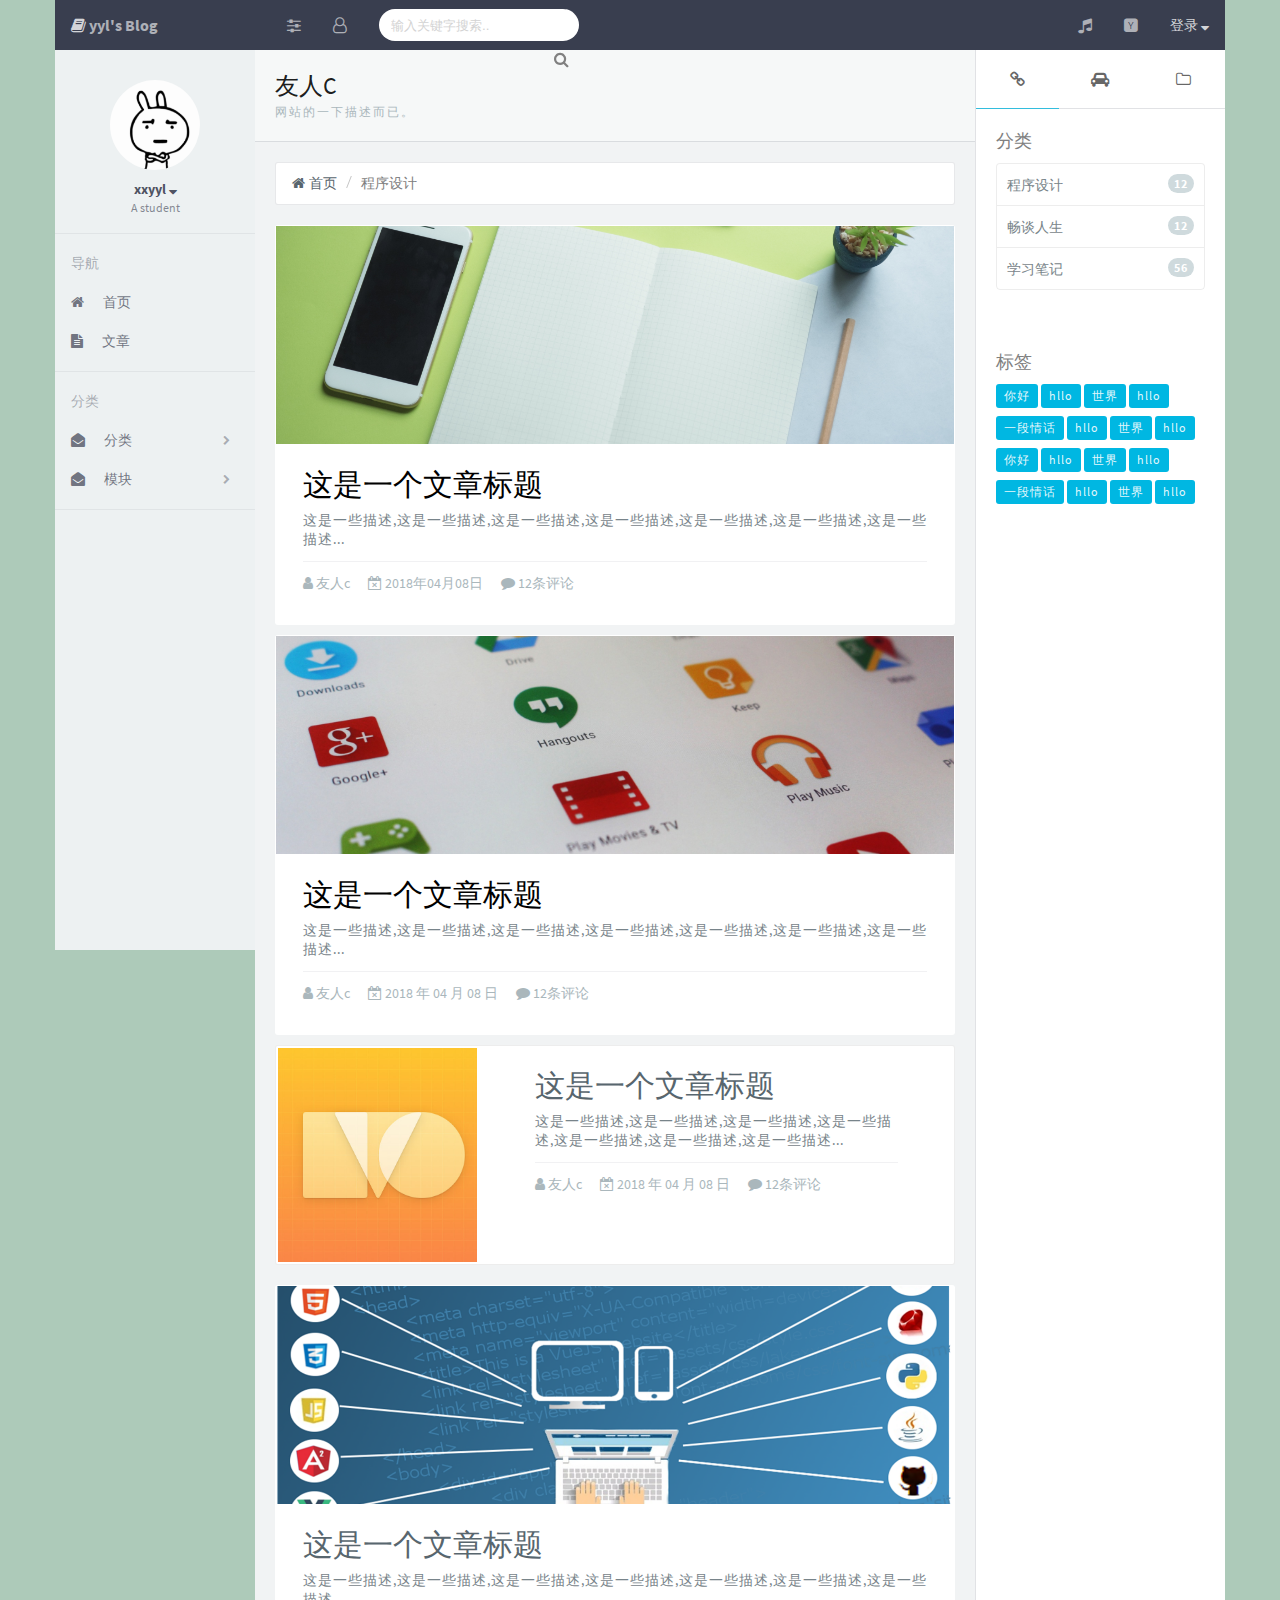
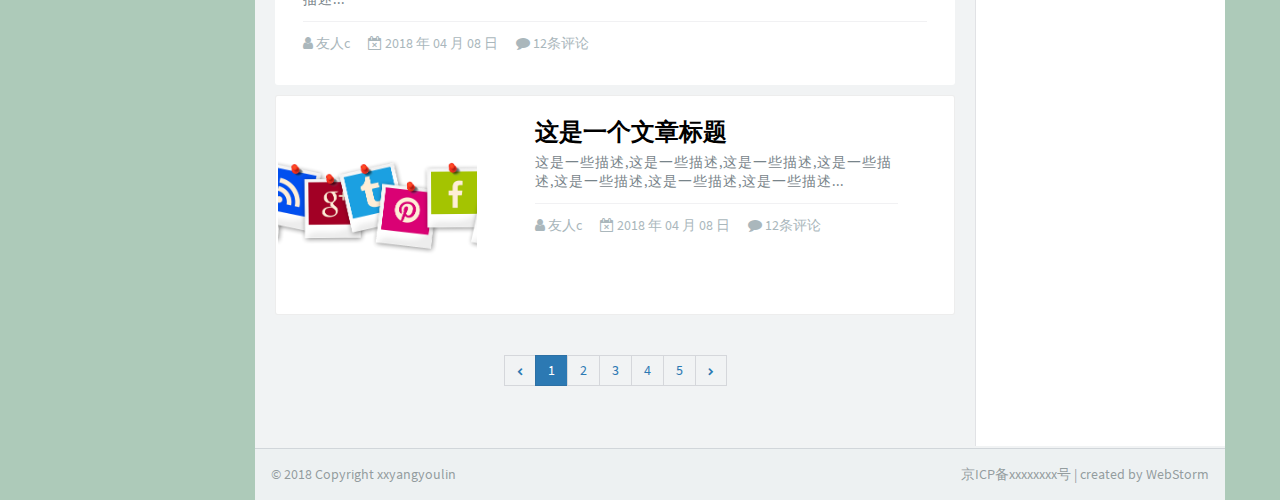
==== commit 126d4941: "添加动态页面" ====
--- a/index.html
+++ b/index.html
@@ -9,14 +9,14 @@
     <link rel="stylesheet" href="css/font-awesome.css">
 
 </head>
-<body>
+<body onscroll="onPageScroll()">
 
 <button class="go-to-top" id="go_to_top">
     <span class="fa fa-chevron-up"></span>
 </button>
 
 <div class="content pag-max-width">
-    <div class="header pag-max-width">
+    <header class="header pag-max-width">
         <div class="header-menu">
             <div class="site float-left">
                 <span class=" site-icon fa fa-book"></span>
@@ -84,7 +84,7 @@
                 </div>
             </div>
         </div>
-    </div>
+    </header>
 
     <div class="container">
         <div class="glide-left float-left" `>
@@ -123,7 +123,7 @@
                             <li>
                                 <div class="menu-item click-state">
                                     <span class="menu-icon fa fa-envelope-open"></span>
-                                    <span class="menu-title">菜单一</span>
+                                    <span class="menu-title">分类</span>
                                     <span class="menu-ind fa fa-chevron-right"></span>
                                 </div>
                                 <ul class="sub-menu">
@@ -136,11 +136,11 @@
                             <li>
                                 <div class="menu-item click-state">
                                     <span class="menu-icon fa fa-envelope-open"></span>
-                                    <span class="menu-title">菜单一</span>
+                                    <span class="menu-title">模块</span>
                                     <span class="menu-ind fa fa-chevron-right"></span>
                                 </div>
                                 <ul class="sub-menu">
-                                    <li><a class="spec-menu-item" href="index.html">子菜单一</a></li>
+                                    <li><a class="spec-menu-item" href="path.html">飞机云</a></li>
                                     <li><a class="spec-menu-item" href="#">子菜单二</a></li>
                                     <li><a class="spec-menu-item" href="#">子菜单三</a></li>
                                     <li><a class="spec-menu-item" href="#">子菜单三</a></li>
@@ -207,10 +207,9 @@
                     </ul>
                 </div>
 
-
                 <div class="middle-list">
                     <div class="card-big-article">
-                        <div class="img">
+                        <div class="img" onclick="window.open('article.html', '_self'); ">
                             <img src="images/blank-colors-desk-370474.jpg">
                         </div>
                         <div class="text">
@@ -226,7 +225,7 @@
                                 <span class="date">2018年04月08日</span>
 
                                 <span class="fa fa-comment"></span>
-                                <span class="comment">12条评论</span>
+                                <span class="comment-count">12条评论</span>
                             </div>
                         </div>
                     </div>
@@ -248,7 +247,7 @@
                                 <span class="date">2018 年 04 月 08 日</span>
 
                                 <span class="fa fa-comment"></span>
-                                <span class="comment">12条评论</span>
+                                <span class="comment-count">12条评论</span>
                             </div>
                         </div>
 
@@ -270,7 +269,7 @@
                                 <span class="date">2018 年 04 月 08 日</span>
 
                                 <span class="fa fa-comment"></span>
-                                <span class="comment">12条评论</span>
+                                <span class="comment-count">12条评论</span>
                             </div>
                         </div>
 
@@ -295,7 +294,7 @@
                                 <span class="date">2018 年 04 月 08 日</span>
 
                                 <span class="fa fa-comment"></span>
-                                <span class="comment">12条评论</span>
+                                <span class="comment-count">12条评论</span>
                             </div>
                         </div>
 
@@ -319,7 +318,7 @@
                                 <span class="date">2018 年 04 月 08 日</span>
 
                                 <span class="fa fa-comment"></span>
-                                <span class="comment">12条评论</span>
+                                <span class="comment-count">12条评论</span>
                             </div>
                         </div>
 
@@ -393,7 +392,7 @@
                                 <div style="clear:both;"></div>
                             </div>
 
-                            <div class="directory" id="directory">
+                            <!--<div class="directory" id="directory">
                                 <h2>目录</h2>
                                 <ul class="directory-list">
                                     <li class="directory-item click-state"><span class="directory-title">程序设计</span>
@@ -403,10 +402,10 @@
                                     <li class="directory-item click-state"><span class="directory-title">程序设计</span>
                                     </li>
                                 </ul>
-                            </div>
+                            </div>-->
                         </div>
                         <div class="tab-content-item">
-                            <div class="directory">
+                            <!--<div class="directory">
                                 <h2>目录</h2>
                                 <ul class="directory-list">
                                     <li class="directory-item click-state"><span class="directory-title">程序设计</span>
@@ -414,10 +413,10 @@
                                     <li class="directory-item click-state"><span class="directory-title">程序设计</span>
                                     </li>
                                 </ul>
-                            </div>
+                            </div>-->
                         </div>
                         <div class="tab-content-item">
-                            <div class="directory">
+                            <!--<div class="directory">
                                 <h2>目录</h2>
                                 <ul class="directory-list">
                                     <li class="directory-item click-state"><span class="directory-title">大标题1</span>
@@ -425,7 +424,7 @@
                                     <li class="directory-item click-state"><span class="directory-title">程序设计</span>
                                     </li>
                                 </ul>
-                            </div>
+                            </div>-->
                         </div>
                     </div>
                 </div>
--- a/css/index_style.css
+++ b/css/index_style.css
@@ -10,7 +10,7 @@
 @font-face {
     font-family: 'Source Sans Pro';
     font-style: normal;
-    font-weight: 300;
+    font-weight: 400;
     src: local('Source Sans Pro'), local('SourceSansPro-Regular'), url('../fonts/SourceSansPro-Regular.ttf') ;
 }
 
@@ -67,6 +67,12 @@
 
 .border-normal {
     border: 1px rgba(57, 62, 79, 0.15) solid;
+}
+
+.adaptive-img {
+    width: 100%;
+    height: 100%;
+    object-fit: cover;
 }
 
 .pag-max-width {
@@ -723,6 +729,7 @@
     height: 220px;
     overflow: hidden;
     cursor: pointer;
+
 }
 
 .card-big-article > .text {
@@ -757,8 +764,12 @@
 
 .text .footer .author,
 .text .footer .date,
-.text .footer .comment {
+.text .footer .comment-count {
     margin-right: 15px;
+}
+
+.text .footer .comment-count {
+    cursor: pointer;
 }
 
 .card-small-article {
@@ -1092,9 +1103,10 @@
     font-size: 13px;
     border-radius: 2px;
     border: none;
-    cursor: pointer;
+    font-weight: lighter;
+    cursor: pointer;
+    font-family: sans-serif;
     color: white;
-    font-weight: lighter;
     margin-left: 60px;
     margin-top: 5px;
     padding: 2px 8px;
@@ -1106,6 +1118,149 @@
 }
 
 /*评论列表结束*/
+
+/*大模块页面开始**/
+.container .middle .middle-img-header {
+    height: 250px;
+    width: 100%;
+}
+
+.container .middle .title-info {
+    height: 70px;
+    background: white;
+    width: 100%;
+    position: relative;
+    border-bottom: 1px rgba(57, 62, 79, 0.15) solid;
+    padding: 15px;
+    box-sizing: border-box;
+}
+
+.middle .title-info .my-dynamic {
+    position: absolute;
+    color: white;
+    background: rgba(5, 184, 83, 1);
+    padding: 8px 15px;
+    outline: none;
+    font-size: 14px;
+    font-family: sans-serif;
+    border: none;
+    font-weight: lighter;
+    cursor: pointer;
+    top: 50%;
+    transform: translateY(-50%);
+}
+
+.middle .my-dynamic-list {
+    padding-left: 60px;
+}
+
+.my-dynamic-list .dynamic-wrapper {
+    border-left: solid 1px rgba(0, 183, 226, 1);
+    box-sizing: border-box;
+}
+
+.middle .my-dynamic-item {
+    display: table;
+    margin-left: -20px;
+    padding: 15px 10px 15px 0;
+}
+
+.middle .my-dynamic-item .my-dynamic-left {
+    float: left;
+}
+
+.middle .my-dynamic-item .my-dynamic-right {
+    display: table-cell;
+    height: 100%;
+    vertical-align: top;
+    width: 100%;
+    padding-left: 10px;
+    color: gray;
+    font-size: 14px;
+}
+
+.middle .my-dynamic-item .my-dynamic-right .date {
+    float: right;
+    color: darkgray;
+}
+
+.middle .my-dynamic-item .my-dynamic-right .author {
+    font-size: 16px;
+}
+
+.middle .my-dynamic-item .my-dynamic-right .dynamic-content {
+    margin-top: 5px;
+}
+
+.middle .my-dynamic-list .my-dynamic-item .img {
+    width: 40px;
+    height: 40px;
+    border-radius: 30px;
+    overflow: hidden;
+}
+
+.middle .my-dynamic-list .my-dynamic-footer {
+    padding-bottom: 0;
+    width: 16px;
+    height: 16px;
+    margin-left: -8px;
+    padding-top: 16px;
+}
+
+.glide-right .contact-wrapper {
+    padding: 10px;
+    background: rgba(246, 248, 248, 1);
+    height: 100%;
+}
+
+.glide-right .contact-wrapper .title {
+    font-size: 18px;
+    color: gray;
+    padding: 10px 0;
+}
+
+.glide-right .contact-list {
+    display: block;
+    margin-top: 10px;
+}
+
+.glide-right .contact-list li {
+    display: block;
+    position: relative;
+    padding: 10px 0;
+    cursor: pointer;
+}
+
+.glide-right .contact-list .img {
+    width: 34px;
+    float: left;
+    height: 34px;
+    border-radius: 10px;
+    overflow: hidden;
+}
+
+.glide-right .contact-list .right {
+    display: table-cell;
+    vertical-align: top;
+    padding-left: 10px;
+}
+
+.contact-list .right .contact-name {
+    font-size: 14px;
+
+}
+
+.contact-list .right .contact {
+    font-size: 10px;
+    color: gray;
+}
+
+.pagination-path {
+    margin-top: 30px;
+    margin-bottom: 60px;
+}
+
+/*大模块页面结束**/
 
 @media (min-width: 1750px) {
     .pag-max-width {
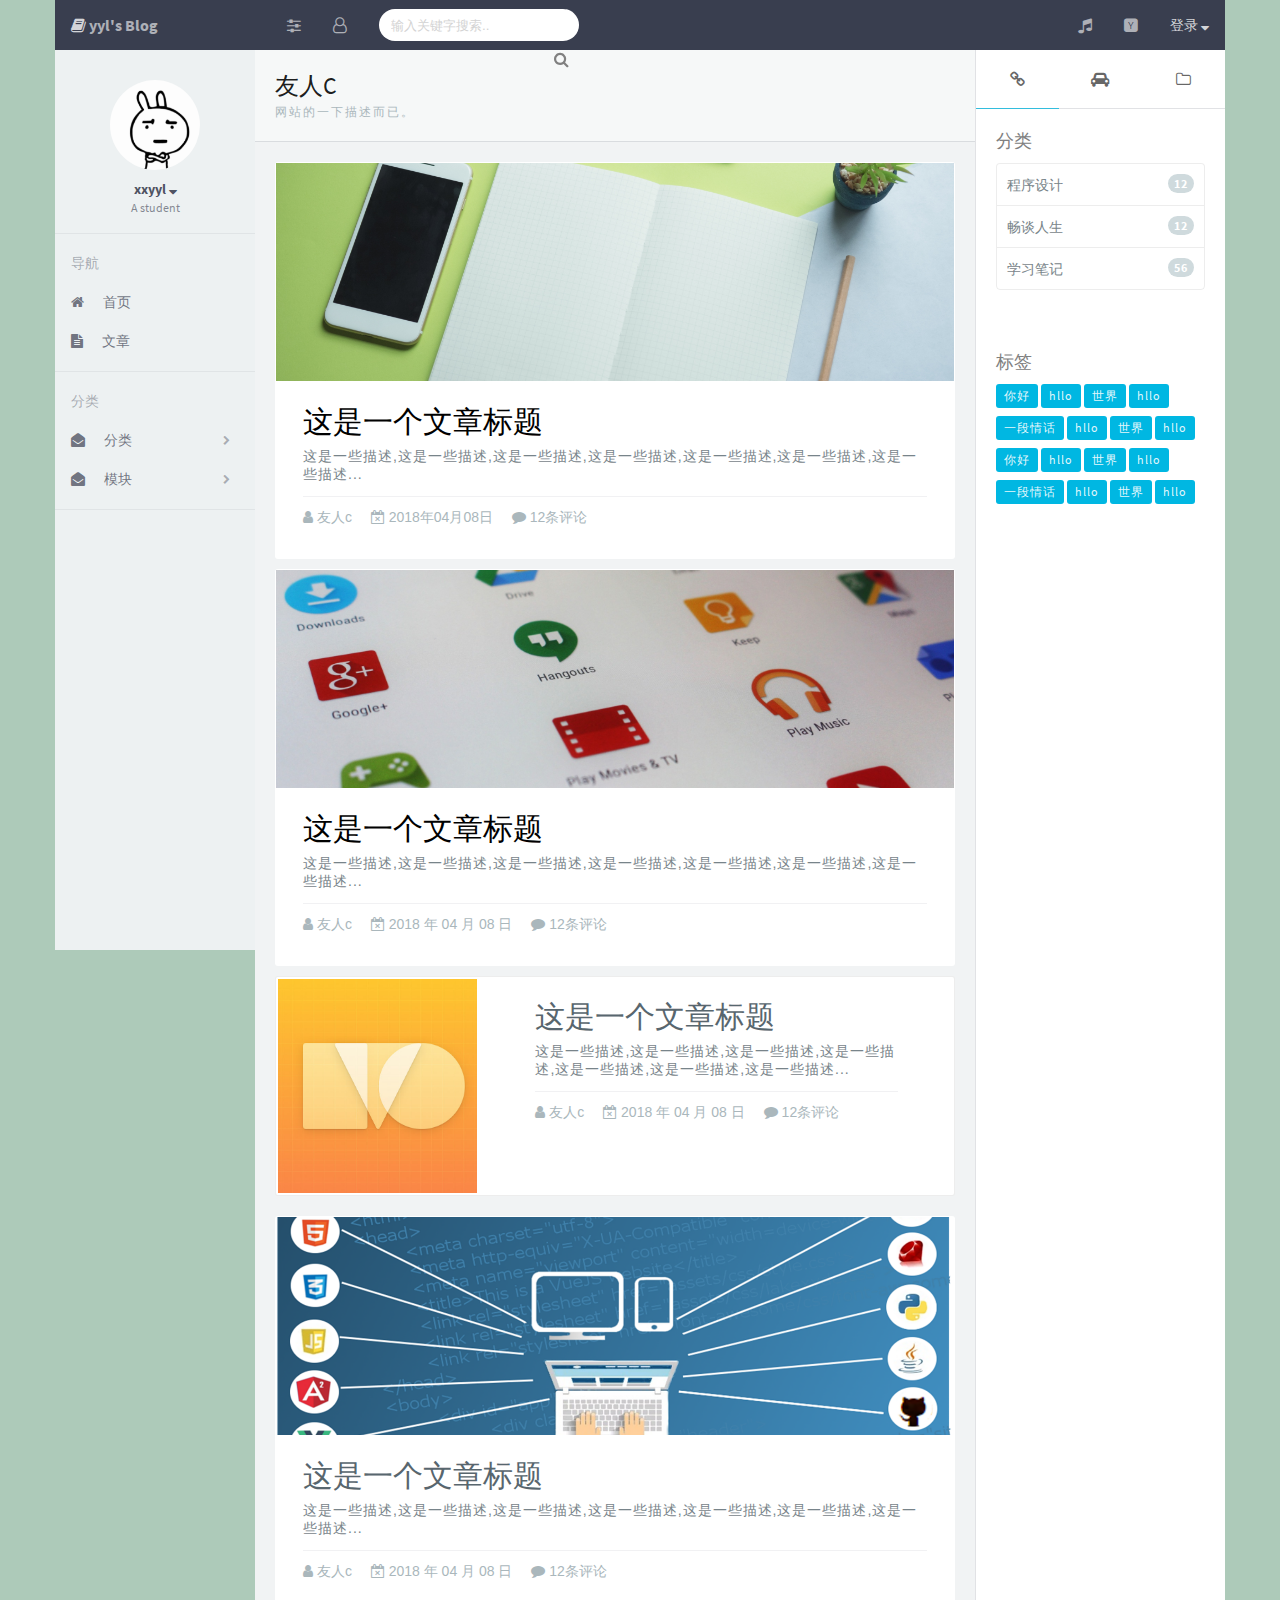
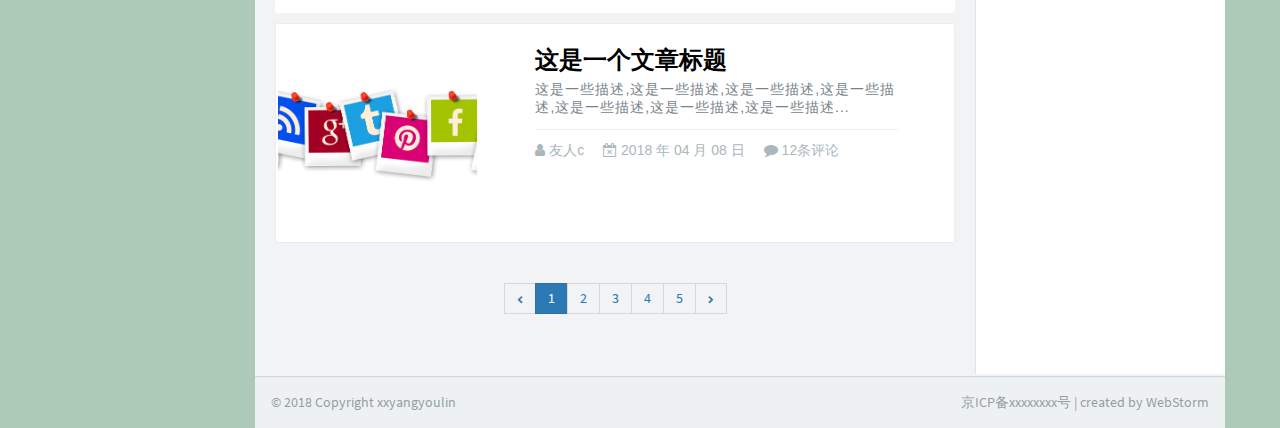
==== commit ae7a5e88: "添加404" ====
--- a/index.html
+++ b/index.html
@@ -147,42 +147,7 @@
                                     <li><a class="spec-menu-item" href="#">子菜单三</a></li>
                                     <li><a class="spec-menu-item" href="#">子菜单三</a></li>
                                     <li><a class="spec-menu-item" href="#">子菜单三</a></li>
-                                    <li><a class="spec-menu-item" href="#">子菜单三</a></li>
-                                    <li><a class="spec-menu-item" href="#">子菜单三</a></li>
-                                    <li><a class="spec-menu-item" href="#">子菜单三</a></li>
-                                    <li><a class="spec-menu-item" href="#">子菜单三</a></li>
-                                    <li><a class="spec-menu-item" href="#">子菜单三</a></li>
-                                    <li><a class="spec-menu-item" href="#">子菜单三</a></li>
-                                    <li><a class="spec-menu-item" href="#">子菜单三</a></li>
-                                    <li><a class="spec-menu-item" href="#">子菜单三</a></li>
-                                    <li><a class="spec-menu-item" href="#">子菜单三</a></li>
-                                    <li><a class="spec-menu-item" href="#">子菜单三</a></li>
-                                    <li><a class="spec-menu-item" href="#">子菜单三</a></li>
-                                    <li><a class="spec-menu-item" href="#">子菜单三</a></li>
-                                    <li><a class="spec-menu-item" href="#">子菜单三</a></li>
-                                    <li><a class="spec-menu-item" href="#">子菜单三</a></li>
-                                    <li><a class="spec-menu-item" href="#">子菜单三</a></li>
-                                    <li><a class="spec-menu-item" href="#">子菜单三</a></li>
-                                    <li><a class="spec-menu-item" href="#">子菜单三</a></li>
-                                    <li><a class="spec-menu-item" href="#">子菜单三</a></li>
-                                    <li><a class="spec-menu-item" href="#">子菜单三</a></li>
-                                    <li><a class="spec-menu-item" href="#">子菜单三</a></li>
-                                    <li><a class="spec-menu-item" href="#">子菜单三</a></li>
-                                    <li><a class="spec-menu-item" href="#">子菜单三</a></li>
-                                    <li><a class="spec-menu-item" href="#">子菜单三</a></li>
-                                    <li><a class="spec-menu-item" href="#">子菜单三</a></li>
-                                    <li><a class="spec-menu-item" href="#">子菜单三</a></li>
-                                    <li><a class="spec-menu-item" href="#">子菜单三</a></li>
-                                    <li><a class="spec-menu-item" href="#">子菜单三</a></li>
-                                    <li><a class="spec-menu-item" href="#">子菜单三</a></li>
-                                    <li><a class="spec-menu-item" href="#">子菜单三</a></li>
-                                    <li><a class="spec-menu-item" href="#">子菜单三</a></li>
-                                    <li><a class="spec-menu-item" href="#">子菜单三</a></li>
-                                    <li><a class="spec-menu-item" href="#">子菜单三</a></li>
-                                    <li><a class="spec-menu-item" href="#">子菜单三</a></li>
-                                    <li><a class="spec-menu-item" href="#">子菜单三</a></li>
-                                    <li><a class="spec-menu-item" href="#">子菜单三</a></li>
-                                    <li><a class="spec-menu-item" href="#">子菜单三</a></li>
+
                                 </ul>
                             </li>
                         </ul>
@@ -198,14 +163,14 @@
                     <div class="desc">网站的一下描述而已。</div>
                 </div>
 
-                <div class="breadcrumb">
-                    <ul>
-                        <li>
-                            <a href="#"><span class="fa fa-home"></span>首页</a>
-                        </li>
-                        <li>程序设计</li>
-                    </ul>
-                </div>
+                <!--<div class="breadcrumb">-->
+                    <!--<ul>-->
+                        <!--<li>-->
+                            <!--<a href="#"><span class="fa fa-home"></span>首页</a>-->
+                        <!--</li>-->
+                        <!--<li>程序设计</li>-->
+                    <!--</ul>-->
+                <!--</div>-->
 
                 <div class="middle-list">
                     <div class="card-big-article">
--- a/css/index_style.css
+++ b/css/index_style.css
@@ -741,8 +741,9 @@
 .card-small-article > .text .article-title {
     font-size: 30px;
     color: #58666e;
-    cursor: pointer;
-    font-weight: normal;
+    font-family: sans-serif;
+    font-weight: 300;
+    cursor: pointer;
 }
 
 .card-big-article .text .desc,
@@ -750,6 +751,8 @@
     font-size: 14px;
     letter-spacing: 1px;
     margin-top: 5px;
+    font-family: sans-serif;
+    font-weight: 300;
     color: rgba(120, 132, 138, 1);
     padding-bottom: 12px;
     border-bottom: 1px rgba(57, 62, 79, 0.07) solid;
@@ -759,6 +762,8 @@
 .card-small-article .text .footer {
     padding: 12px 0;
     font-size: 14px;
+    font-family: sans-serif;
+    font-weight: 300;
     color: rgba(170, 183, 188, 1);
 }
 
@@ -1190,12 +1195,14 @@
 
 .middle .my-dynamic-item .my-dynamic-right .dynamic-content {
     margin-top: 5px;
+    line-height: 30px;
 }
 
 .middle .my-dynamic-list .my-dynamic-item .img {
     width: 40px;
     height: 40px;
     border-radius: 30px;
+
     overflow: hidden;
 }
 
@@ -1251,7 +1258,7 @@
 }
 
 .contact-list .right .contact {
-    font-size: 10px;
+    font-size: 12px;
     color: gray;
 }
 
@@ -1261,6 +1268,35 @@
 }
 
 /*大模块页面结束**/
+
+/*归档页开始*/
+.archives-wrapper {
+    height: 100%;
+    width: 100%;
+}
+
+.archives-wrapper .middle-header {
+    background: rgba(246, 248, 248, 1);
+    padding: 20px;
+    color: rgba(0, 0, 0, 0.9);
+    border-bottom: 1px rgba(57, 62, 79, 0.15) solid;
+}
+
+.archives-wrapper .middle-header h1 {
+    font-weight: normal;
+    font-size: 24px;
+}
+
+.archives-wrapper .middle-header .desc {
+    font-size: 12px;
+    margin-top: 2px;
+    letter-spacing: 2px;
+    color: rgba(170, 183, 188, 1);
+}
+
+
+
+/*归档页结束*/
 
 @media (min-width: 1750px) {
     .pag-max-width {
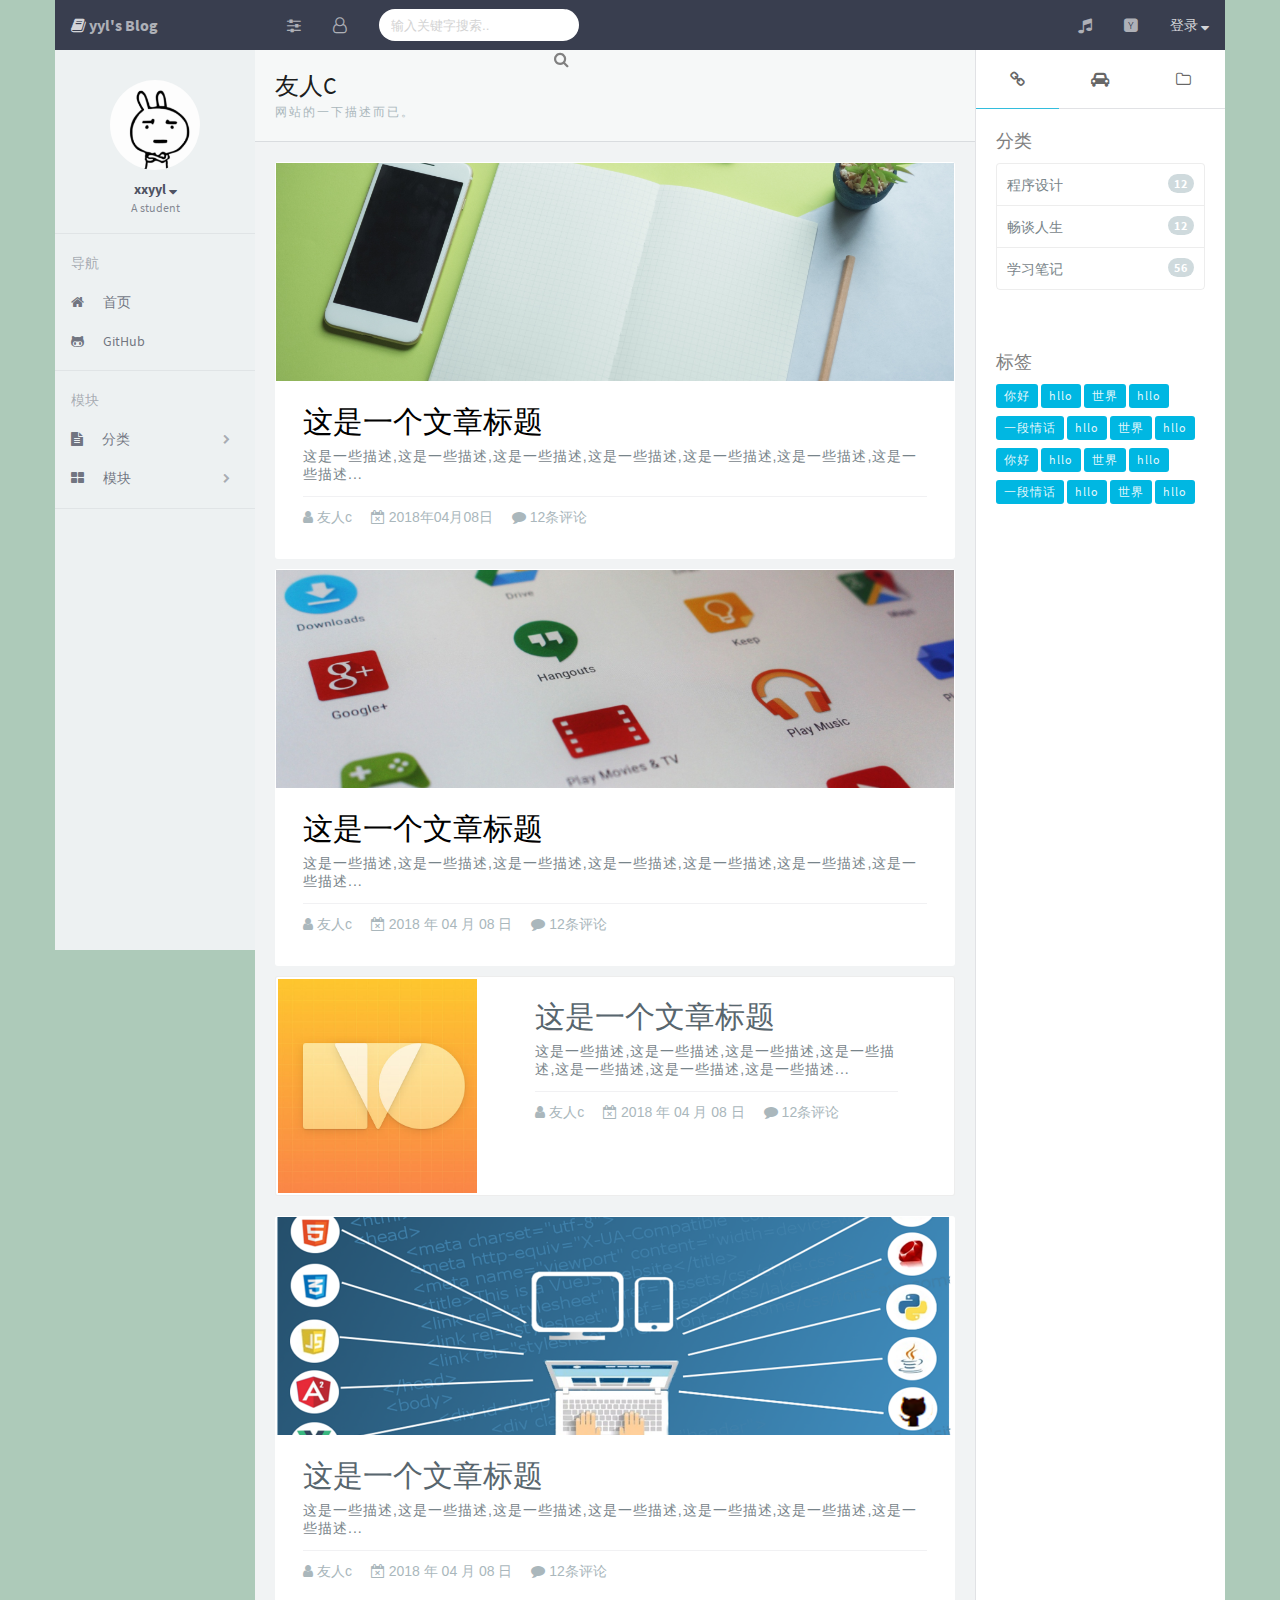
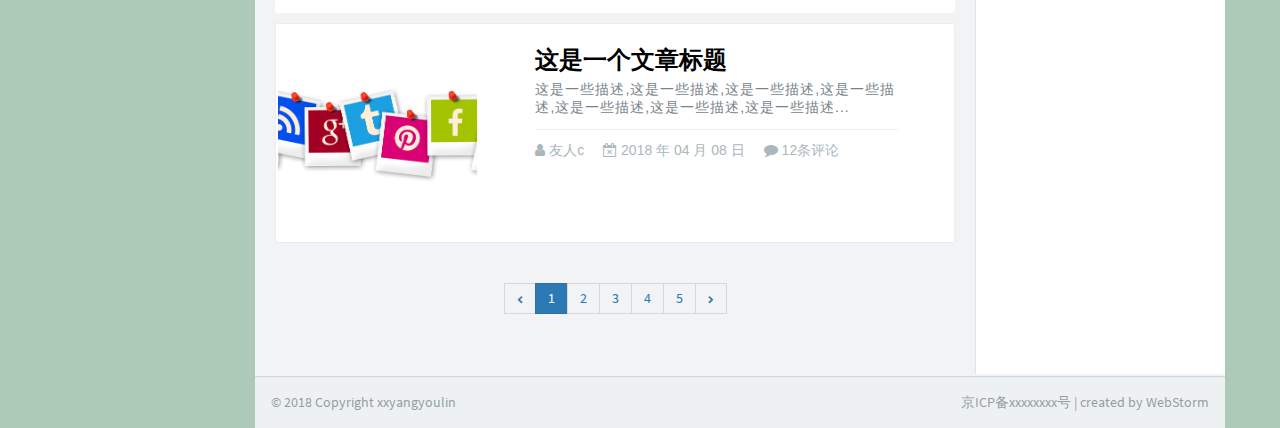
==== commit 1a5f42e1: "添加markdown文档解析" ====
--- a/index.html
+++ b/index.html
@@ -5,7 +5,7 @@
     <meta name="viewport"
           content="width=device-width, initial-scale=1.0,minimum-scale=1.0,maximum-scale=1.0,user-scalable=no">
     <title>xxyangyoulin's Blog</title>
-    <link rel="stylesheet" href="css/index_style.css">
+    <link rel="stylesheet" href="css/style.css">
     <link rel="stylesheet" href="css/font-awesome.css">
 
 </head>
@@ -87,7 +87,7 @@
     </header>
 
     <div class="container">
-        <div class="glide-left float-left" `>
+        <div class="glide-left float-left">
             <div class="glide-left-scroll">
                 <div class="avatar-box">
                     <img src="./images/avatar.jpg">
@@ -104,49 +104,46 @@
                 <div class="nav-first">
                     <div class="nav-title">导航</div>
                     <ul class="nav-list">
-                        <li class="nav-item click-state">
+                        <li class="nav-item click-state" onclick="goToUrlByCurrentPage('index.html')">
                             <span class="nav-icon fa fa-home"></span>
                             首页
                         </li>
-                        <li class="nav-item click-state">
-                            <span class="nav-icon fa fa-file-text"></span>
-                            文章
+                        <li class="nav-item click-state" onclick="goToUrlByNewPage('https://github.com/mnnyang')">
+                            <span class="nav-icon fa fa-github-alt"></span>
+                            GitHub
                         </li>
                     </ul>
                 </div>
 
                 <div class="nav-second">
-                    <div class="nav-title">分类</div>
+                    <div class="nav-title">模块</div>
 
                     <div id="sidebar">
                         <ul>
                             <li>
                                 <div class="menu-item click-state">
-                                    <span class="menu-icon fa fa-envelope-open"></span>
+                                    <span class="menu-icon fa fa-file-text"></span>
                                     <span class="menu-title">分类</span>
                                     <span class="menu-ind fa fa-chevron-right"></span>
                                 </div>
                                 <ul class="sub-menu">
-                                    <li><a class="spec-menu-item" href="index.html">子菜单一</a></li>
-                                    <li><a class="spec-menu-item" href="#">子菜单二</a></li>
-                                    <li><a class="spec-menu-item" href="#">子菜单三</a></li>
+                                    <li><a class="spec-menu-item" href="path.html">四个分类</a></li>
+                                    <li><a class="spec-menu-item" href="path.html">四个分类</a></li>
+                                    <li><a class="spec-menu-item" href="path.html">四个分类</a></li>
+                                    <li><a class="spec-menu-item" href="path.html">四个分类</a></li>
                                 </ul>
                             </li>
 
                             <li>
                                 <div class="menu-item click-state">
-                                    <span class="menu-icon fa fa-envelope-open"></span>
+                                    <span class="menu-icon fa fa-th-large"></span>
                                     <span class="menu-title">模块</span>
                                     <span class="menu-ind fa fa-chevron-right"></span>
                                 </div>
                                 <ul class="sub-menu">
+                                    <li><a class="spec-menu-item" href="archives.html">归档页</a></li>
                                     <li><a class="spec-menu-item" href="path.html">飞机云</a></li>
-                                    <li><a class="spec-menu-item" href="#">子菜单二</a></li>
-                                    <li><a class="spec-menu-item" href="#">子菜单三</a></li>
-                                    <li><a class="spec-menu-item" href="#">子菜单三</a></li>
-                                    <li><a class="spec-menu-item" href="#">子菜单三</a></li>
-                                    <li><a class="spec-menu-item" href="#">子菜单三</a></li>
-                                    <li><a class="spec-menu-item" href="#">子菜单三</a></li>
+                                    <li><a class="spec-menu-item" href="404.html">404</a></li>
 
                                 </ul>
                             </li>
@@ -164,12 +161,12 @@
                 </div>
 
                 <!--<div class="breadcrumb">-->
-                    <!--<ul>-->
-                        <!--<li>-->
-                            <!--<a href="#"><span class="fa fa-home"></span>首页</a>-->
-                        <!--</li>-->
-                        <!--<li>程序设计</li>-->
-                    <!--</ul>-->
+                <!--<ul>-->
+                <!--<li>-->
+                <!--<a href="#"><span class="fa fa-home"></span>首页</a>-->
+                <!--</li>-->
+                <!--<li>程序设计</li>-->
+                <!--</ul>-->
                 <!--</div>-->
 
                 <div class="middle-list">
--- a/css/style.css
+++ b/css/style.css
@@ -0,0 +1,1570 @@
+@charset "UTF-8";
+
+@font-face {
+    font-family: 'Source Sans Pro';
+    font-style: normal;
+    font-weight: 300;
+    src: local('Source Sans Pro Light'), local('SourceSansPro-Light'), url('../fonts/SourceSansPro-Light.ttf') ;
+}
+
+@font-face {
+    font-family: 'Source Sans Pro';
+    font-style: normal;
+    font-weight: 400;
+    src: local('Source Sans Pro'), local('SourceSansPro-Regular'), url('../fonts/SourceSansPro-Regular.ttf') ;
+}
+
+@font-face {
+    font-family: 'Source Sans Pro';
+    font-style: normal;
+    font-weight: 700;
+    src: local('Source Sans Pro Bold'), local('SourceSansPro-Bold'), url('../fonts/SourceSansPro-Bold.ttf') ;
+}
+
+body, html, ul, li, h1, h2, h3, h4 {
+    margin: 0;
+    padding: 0;
+}
+
+html {
+    height: 100%;
+    font-family: "Source Sans Pro", "Hiragino Sans GB", "Microsoft Yahei", Arial, sans-serif;
+}
+
+body {
+    background-color: rgba(173, 202, 185, 1);
+    height: 100%;
+}
+
+ul {
+    list-style: none;
+}
+
+.float-left {
+    float: left;
+}
+
+.float-right {
+    float: right;
+}
+
+.clear-fix:after {
+    content: '.';
+    background-color: red;
+    display: block;
+    clear: both;
+    visibility: hidden;
+    height: 0;
+}
+
+.clear-float {
+    clear: both;
+}
+
+.hide {
+    display: none;
+}
+
+.border-normal {
+    border: 1px rgba(57, 62, 79, 0.15) solid;
+}
+
+.adaptive-img {
+    width: 100%;
+    height: 100%;
+    object-fit: cover;
+}
+
+.pag-max-width {
+    max-width: 1170px;
+    min-width: 320px;
+}
+
+.go-to-top {
+    padding: 10px;
+    position: fixed;
+    z-index: 1000;
+    background: rgba(255, 255, 255, 0.8);
+    top: 150px;
+    right: -100px;
+    border: 1px lightgray solid;
+    outline: none;
+    cursor: pointer;
+    display: none;
+}
+
+.go-to-top span {
+    font-size: 14px;
+}
+
+.content {
+    width: 100%;
+    height: 100%;
+    margin: 0 auto;
+    position: relative;
+    top: 0;
+    box-sizing: border-box;
+}
+
+/*********************header*/
+.header {
+    width: 100%;
+    min-height: 50px;
+    margin: 0 auto;
+    background: rgba(57, 62, 79, 1);
+    box-shadow: 0 0 0px rgba(0, 0, 0, 0.6);
+    box-sizing: border-box;
+    z-index: 100;
+    position: fixed;
+}
+
+.header .header-menu {
+    position: relative;
+}
+
+.header .header-menu > div {
+    height: 50px;
+    line-height: 50px;
+    vertical-align: middle;
+}
+
+.header > div:first-child {
+    margin-left: 16px;
+}
+
+.header .site {
+    width: 200px;
+}
+
+.header .site-title, .header .site-icon {
+    cursor: pointer;
+}
+
+.header .site-icon {
+    color: rgba(255, 255, 255, 0.8);
+}
+
+.header .site-title {
+    font-size: 16px;
+    color: rgba(255, 255, 255, 0.6);
+    font-weight: bold;
+}
+
+.header .menu-icon:focus, .header .menu-icon:hover, .header .menu-icon:active {
+    color: white;
+}
+
+.click-state:active, .click-state:hover, .click-state:focus {
+    background-color: rgba(0, 0, 0, 0.1);
+}
+
+.header .menu-icon {
+    color: rgba(255, 255, 255, 0.6);
+    padding-left: 16px;
+    padding-right: 16px;
+    cursor: pointer;
+}
+
+.header .header-menu .search-box {
+    height: 50px;
+    float: left;
+    position: relative;
+    width: 200px;
+    margin-left: 16px;
+}
+
+.header .header-menu .search {
+    box-sizing: border-box;
+    border-radius: 20px;
+    background-color: white;
+    padding: 0 2px 0 10px;
+    height: 32px;
+    position: absolute;
+    top: 50%;
+    transform: translateY(-50%);
+}
+
+.header .header-menu .search > * {
+    position: relative;
+    top: 50%;
+    transform: translateY(-50%);
+}
+
+.header .header-menu .search input {
+    height: 32px;
+    color: grey;
+    outline: none;
+    background: none;
+    border: none;
+    font-weight: lighter;
+    vertical-align: middle;
+    float: left;
+}
+
+.header .header-menu .search span {
+    height: 32px;
+    line-height: 32px;
+    font-size: 16px;
+    padding: 8px;
+    cursor: pointer;
+    vertical-align: middle;
+    color: grey;
+    float: right;
+}
+
+.header .header-menu .login {
+    font-size: 14px;
+    line-height: 50px;
+    height: 50px;
+    font-weight: lighter;
+    color: rgba(255, 255, 255, 0.8);
+    cursor: pointer;
+    padding: 0 16px;
+}
+
+.header .setting, .header .bars {
+    display: none;
+}
+
+.header-mobile-menu {
+    margin-top: 50px;
+    display: none;
+}
+
+.header-mobile-menu .search-item {
+    position: relative;
+    height: 45px;
+}
+
+.header-mobile-menu .search {
+    box-sizing: border-box;
+    border-radius: 20px;
+    background-color: white;
+    padding: 0 12px;
+    margin: 0 16px;
+    height: 28px;
+    top: 50%;
+    position: relative;
+    transform: translateY(-50%);
+}
+
+.header-mobile-menu .search input {
+    height: 28px;
+    width: 90%;
+    color: grey;
+    outline: none;
+    background: none;
+    border: none;
+    font-weight: lighter;
+    box-sizing: border-box;
+    vertical-align: middle;
+    float: left;
+}
+
+.header-mobile-menu .search span {
+    width: 10%;
+    box-sizing: border-box;
+    height: 28px;
+    line-height: 28px;
+    text-align: right;
+    font-size: 16px;
+    cursor: pointer;
+    vertical-align: middle;
+    color: grey;
+    float: right;
+}
+
+.header-mobile-menu .notice,
+.header-mobile-menu .login {
+    padding: 10px 15px;
+    color: rgba(255, 255, 255, 0.7);
+    font-size: 14px;
+    border-top: 1px solid rgba(47, 52, 69, 1);
+
+}
+
+.header-mobile-menu .login span {
+    margin-right: 2px;
+}
+
+.header-mobile-menu .notice span {
+    margin-right: 6px;
+}
+
+/****************controller*/
+.container {
+    width: 100%;
+    height: 100%;
+    background-color: rgba(241, 243, 244, 1);
+    position: relative;
+    box-sizing: border-box;
+    /*top: 50px;*/
+    /*overflow: hidden;*/
+}
+
+.glide-left {
+    width: 200px;
+    background-color: rgba(237, 241, 242, 1);
+    position: fixed;
+    margin-top: 50px;
+    height: 100%;
+    /*overflow: hidden;*/
+    /*box-shadow: -10px 0px 40px rgba(0, 0, 0, 0.25);*/
+}
+
+.glide-left-scroll::-webkit-scrollbar {
+    display: none; /* Safari and Chrome*/
+}
+
+.glide-left-scroll {
+    height: 100%;
+    width: 100%;
+    overflow-y: scroll;
+    -ms-overflow-style: none; /* IE 10+*/
+    overflow: -moz-scrollbars-none; /* Firefox*/
+    webkit-overflow-scrolling: touch;
+}
+
+@-moz-document url-prefix() {
+    .glide-left-scroll {
+        overflow-y: scroll;
+        padding-right: 17px;
+    }
+}
+
+.glide-left .avatar-box {
+    width: 100%;
+    margin: 0 auto;
+    height: auto;
+    text-align: center;
+    padding: 30px 0;
+    border-bottom: 1px rgba(57, 62, 79, 0.07) solid;
+}
+
+.glide-left .avatar-box img {
+    width: 90px;
+    height: 90px;
+    display: block;
+    margin: 0 auto;
+    border-radius: 50px;
+}
+
+.glide-left .avatar-box .name {
+    width: 100%;
+    color: rgba(57, 62, 79, 0.9);
+    font-size: 14px;
+    position: relative;
+    top: 10px;
+    font-weight: bold;
+    cursor: pointer;
+}
+
+.glide-left .avatar-box .desc {
+    width: 100%;
+    color: rgba(57, 62, 79, 0.6);
+    position: relative;
+    top: 12px;
+    font-size: 12px;
+}
+
+.glide-left .nav-title {
+    padding-left: 16px;
+    font-size: 14px;
+    padding-top: 10px;
+    padding-bottom: 10px;
+    color: rgba(57, 62, 79, 0.4);
+}
+
+.glide-left .nav-first, .glide-left .nav-second {
+    width: 100%;
+    margin: 0 auto;
+    height: auto;
+    padding: 10px 0;
+    border-bottom: 1px rgba(57, 62, 79, 0.07) solid;
+}
+
+.glide-left .nav-first .nav-icon {
+    margin-right: 16px;
+}
+
+.glide-left .nav-first .nav-item {
+    box-sizing: border-box;
+    font-size: 14px;
+    padding: 10px 16px;
+    color: rgba(57, 62, 79, 0.7);
+}
+
+#sidebar ul {
+    list-style: none;
+}
+
+#sidebar .menu-item {
+    padding: 10px 16px;
+    color: rgba(57, 62, 79, 0.7);
+    font-size: 14px;
+    position: relative;
+    height: 100%;
+    cursor: pointer;
+}
+
+#sidebar .sub-menu {
+    display: none;
+}
+
+#sidebar .menu-item .menu-icon {
+    margin-right: 16px;
+}
+
+#sidebar .menu-item .menu-ind {
+    position: absolute;
+    top: 14px;
+    right: 25px;
+    font-size: 10px;
+    color: rgba(57, 62, 79, 0.4);
+    /* -webkit-transition: all 0.10s ease-in;
+     -o-transition: all 0.10s ease-in;
+     transition: all 0.10s ease-in;*/
+}
+
+#sidebar .open .menu-ind {
+    -webkit-transform: rotate(90deg);
+    -ms-transform: rotate(90deg);
+    -o-transform: rotate(90deg);
+    transform: rotate(90deg);
+}
+
+.glide-left .spec-menu-item {
+    padding: 10px 0 10px 49px;
+    background-color: rgba(228, 234, 236, 1);
+    display: block;
+    color: rgba(57, 62, 79, 0.7);
+    font-size: 14px;
+    text-decoration: none;
+}
+
+.glide-left .spec-menu-item:active,
+.glide-left .spec-menu-item:hover,
+.glide-left .spec-menu-item:focus {
+    background-color: rgba(218, 224, 226, 1);
+}
+
+.glide-right {
+    width: 250px;
+    height: 100%;
+    background-color: white;
+    border-left: 1px rgba(57, 62, 79, 0.15) solid;
+
+    box-sizing: border-box;
+    float: left;
+}
+
+/************************main-page*/
+.main-page {
+    display: table;
+    margin-left: 200px;
+    border-color: #0066cc;
+    width: 970px;
+    padding-top: 50px;
+    height: 100%;
+    background-color: rgba(241, 243, 244, 1);
+    position: relative;
+    padding-bottom: 54px;
+    overflow-x: auto; /*Safari */
+}
+
+/*************************tab*/
+#tab ul {
+    list-style: none;
+    height: 100%;
+    box-sizing: border-box;
+}
+
+#tab .tab-title li {
+    display: block;
+    float: left;
+    height: 58px;
+    line-height: 58px;
+    font-size: 16px;
+    width: 33.3333%;
+    text-align: center;
+    cursor: pointer;
+    color: rgba(0, 0, 0, 0.6);
+
+    border-bottom: 1px rgba(57, 62, 79, 0.15) solid;
+}
+
+#tab .tab-title .select {
+    border-bottom: 1px rgba(0, 172, 213, 0.8) solid;
+}
+
+#tab .tab-content {
+    clear: both;
+    height: 100%;
+}
+
+#tab .tab-content-item {
+    display: none;
+    padding: 20px;
+}
+
+#tab .tab-content-item .sort {
+    margin-bottom: 60px;
+}
+
+#tab .tab-content-item .sort h2,
+#tab .tab-content-item .directory h2,
+#tab .tab-content-item .tag h2 {
+    font-size: 18px;
+    color: grey;
+    clear: both;
+    font-weight: normal;
+}
+
+#tab .tab-content-item .sort .sort-list {
+    margin-top: 10px;
+    width: 100%;
+}
+
+#tab .tab-content-item .sort .sort-item {
+    border-top: 1px solid rgba(0, 0, 0, 0.07);
+    border-right: 1px solid rgba(0, 0, 0, 0.07);
+    border-left: 1px solid rgba(0, 0, 0, 0.07);
+    color: rgba(121, 133, 138, 1);
+    padding: 10px;
+    font-weight: normal;
+    cursor: pointer;
+}
+
+#tab .tab-content-item .sort .sort-item:last-child {
+    border-bottom: 1px solid rgba(0, 0, 0, 0.07);
+    border-bottom-left-radius: 4px;
+    border-bottom-right-radius: 4px;
+}
+
+#tab .tab-content-item .sort .sort-item:first-child {
+    border-top-left-radius: 4px;
+    border-top-right-radius: 4px;
+}
+
+#tab .tab-content-item .sort .sort-list .sort-title {
+    font-size: 14px;
+}
+
+#tab .tab-content-item .sort .sort-list .sort-count {
+    background: rgba(207, 218, 221, 1);
+    border-radius: 10px;
+    font-size: 12px;
+    font-weight: bold;
+    color: white;
+    padding: 2px 6px;
+    float: right;
+    letter-spacing: 1px;
+}
+
+#tab .tab-content-item .tag {
+    margin-bottom: 60px;
+}
+
+#tab .tab-content-item .tag ul {
+    list-style: none;
+    height: max-content;
+    margin-top: 10px;
+}
+
+/*不指定高度会导致 流式布局错乱*/
+#tab .tab-content-item .tag li {
+    float: left;
+    border-radius: 3px;
+    display: block;
+    line-height: 24px;
+    height: 24px;
+    padding: 0 8px;
+    margin-right: 3px;
+    margin-bottom: 8px;
+    background: rgba(0, 183, 226, 1);
+    color: rgba(255, 255, 255, 0.9);
+    letter-spacing: 1px;
+    font-size: 12px;
+    cursor: pointer;
+}
+
+/**********************directory*/
+#tab .tab-content-item .directory {
+    /*position: fixed;*/
+    /*top: 58px;*/
+    background: white;
+    /*padding-bottom: 60px;*/
+    position: relative;
+    width: 209px;
+
+}
+
+#tab .tab-content-item .directory .directory-list {
+    margin-top: 10px;
+    width: 100%;
+}
+
+#tab .tab-content-item .directory .directory-item {
+    border-top: 1px solid rgba(0, 0, 0, 0.07);
+    border-right: 1px solid rgba(0, 0, 0, 0.07);
+    border-left: 1px solid rgba(0, 0, 0, 0.07);
+    color: rgba(121, 133, 138, 1);
+    padding: 10px;
+    font-weight: normal;
+    cursor: pointer;
+}
+
+#tab .tab-content-item .directory .directory-item:last-child {
+    border-bottom: 1px solid rgba(0, 0, 0, 0.07);
+    border-bottom-left-radius: 4px;
+    border-bottom-right-radius: 4px;
+}
+
+#tab .tab-content-item .directory .directory-item:first-child {
+    border-top-left-radius: 4px;
+    border-top-right-radius: 4px;
+}
+
+#tab .tab-content-item .directory .directory-list .directory-title {
+    font-size: 14px;
+}
+
+/***********************middle*/
+
+.container .middle {
+    display: table-cell;
+    height: 100%;
+    vertical-align: top;
+
+    width: 100%;
+}
+
+.container .middle .middle-header {
+    background: rgba(246, 248, 248, 1);
+    padding: 20px;
+    color: rgba(0, 0, 0, 0.9);
+    border-bottom: 1px rgba(57, 62, 79, 0.15) solid;
+}
+
+.container .middle .middle-header h1 {
+    font-weight: normal;
+    font-size: 24px;
+
+}
+
+.container .middle .middle-header .desc {
+    font-size: 12px;
+    margin-top: 2px;
+    letter-spacing: 2px;
+    color: rgba(170, 183, 188, 1);
+}
+
+.breadcrumb {
+    margin: 20px 20px 0px 20px;
+    padding: 8px 16px;
+    background: white;
+    height: 25px;
+    border: 1px solid rgba(57, 62, 79, 0.12);
+    border-radius: 3px;
+    font-size: 14px;
+}
+
+.breadcrumb li span {
+    display: inline-block;
+    line-height: 25px;
+    height: 25px;
+    margin-right: 4px;
+}
+
+.breadcrumb li {
+    color: grey;
+    line-height: 25px;
+    height: 25px;
+    display: inline-block;
+    float: left;
+}
+
+.breadcrumb li * {
+    float: left;
+}
+
+.breadcrumb li:before {
+    content: url("../images/divider.svg");
+    height: 10px;
+}
+
+.breadcrumb li:first-child:before {
+    content: '';
+}
+
+.breadcrumb a {
+    text-decoration: none;
+    color: #58666e;
+}
+
+.middle .middle-list {
+    padding: 20px;
+    box-sizing: border-box;
+}
+
+/*card*/
+.card-big-article {
+    /*display: none;*/
+    width: 100%;
+    border-radius: 3px;
+    background: white;
+    margin-bottom: 10px;
+}
+
+.card-big-article > .img > img {
+    width: 100%;
+    height: 100%;
+    object-fit: cover;
+}
+
+.card-big-article > .img {
+    padding: 1px;
+    width: 100%;
+    box-sizing: border-box;
+    height: 220px;
+    overflow: hidden;
+    cursor: pointer;
+
+}
+
+.card-big-article > .text {
+    padding: 20px 28px;
+    box-sizing: border-box;
+}
+
+.card-big-article > .text .article-title,
+.card-small-article > .text .article-title {
+    font-size: 30px;
+    color: #58666e;
+    font-family: sans-serif;
+    font-weight: 300;
+    cursor: pointer;
+}
+
+.card-big-article .text .desc,
+.card-small-article .text .desc {
+    font-size: 14px;
+    letter-spacing: 1px;
+    margin-top: 5px;
+    font-family: sans-serif;
+    font-weight: 300;
+    color: rgba(120, 132, 138, 1);
+    padding-bottom: 12px;
+    border-bottom: 1px rgba(57, 62, 79, 0.07) solid;
+}
+
+.card-big-article .text .footer,
+.card-small-article .text .footer {
+    padding: 12px 0;
+    font-size: 14px;
+    font-family: sans-serif;
+    font-weight: 300;
+    color: rgba(170, 183, 188, 1);
+}
+
+.text .footer .author,
+.text .footer .date,
+.text .footer .comment-count {
+    margin-right: 15px;
+}
+
+.text .footer .comment-count {
+    cursor: pointer;
+}
+
+.card-small-article {
+    width: 100%;
+    background: white;
+    margin-bottom: 20px;
+    height: 220px;
+    box-sizing: border-box;
+    position: relative;
+    border-radius: 3px;
+    border: 1px solid rgba(0, 0, 0, 0.07);
+}
+
+.card-small-article .text {
+    padding: 20px 56px;
+    box-sizing: border-box;
+}
+
+.card-small-article > .img > img {
+    width: 100%;
+    object-fit: cover;
+    height: 100%;
+}
+
+.card-small-article .img {
+    width: 30%;
+    padding: 2px;
+    height: 100%;
+    box-sizing: border-box;
+    float: left;
+}
+
+.card-small-article .text {
+    /*width: 480px;*/
+    width: 70%;
+    box-sizing: border-box;
+    float: left;
+}
+
+.card-small-article:hover,
+.card-big-article:hover {
+    box-shadow: 0px 2px 4px rgba(0, 0, 0, 0.05);
+}
+
+.card-small-article .text .article-title a,
+.card-big-article .text .article-title a {
+    text-decoration: none;
+    color: #000;
+}
+
+#footer {
+    position: absolute;
+    right: 0;
+    bottom: 0;
+    left: 0;
+    padding: 16px;
+    border-top: 1px rgba(57, 62, 79, 0.15) solid;
+    font-size: 14px;
+    color: rgba(107, 118, 121, 0.7);
+    background: rgba(237, 241, 242, 1);
+}
+
+.text .article-footer {
+    padding: 28px 0;
+}
+
+.text .article-footer .item-1 {
+    font-size: 12px;
+    color: lightgray;
+}
+
+/*分页开始*/
+.pagination {
+    text-align: center;
+    font-size: 0;
+    margin-bottom: 0px;
+}
+
+.pagination li {
+    line-height: 25px;
+    display: inline-block;
+    padding: 2px;
+    border-top: 1px rgba(57, 62, 79, 0.15) solid;
+    border-bottom: 1px rgba(57, 62, 79, 0.15) solid;
+    border-left: 1px rgba(57, 62, 79, 0.15) solid;
+}
+
+.pagination li:last-child {
+    border-right: 1px rgba(57, 62, 79, 0.15) solid;
+}
+
+.pagination a {
+    font-size: 14px;
+    display: block;
+    color: rgb(44, 121, 179);
+    text-decoration: none;
+    padding: 0 10px;
+}
+
+.pagination a span {
+    font-size: 8px;
+}
+
+.pagination li:hover:not(.select) {
+    background: lightgray;
+}
+
+.pagination .select {
+    background: rgb(44, 121, 179);
+    color: white;
+}
+
+.pagination .select a {
+    color: white;
+}
+
+.standing-position {
+    height: 60px;
+}
+
+/*分页结束*/
+
+/*页面导航开始*/
+.page-nav {
+    padding: 0 20px 60px 20px;
+}
+
+.page-nav .prev, .page-nav .next {
+    font-size: 14px;
+    padding: 5px 15px;
+    border-radius: 30px;
+    background: white;
+    color: grey;
+}
+
+/*页面导航结束*/
+
+/*评论模块开发*/
+.comment {
+    padding: 0 20px;
+    margin-bottom: 20px;
+}
+
+.comment .comment-title, .comment-list .list-title {
+    font-size: 18px;
+    font-weight: normal;
+    color: grey;
+}
+
+.comment .comment-item-group {
+    display: inline-block;
+    box-sizing: border-box;
+}
+
+.comment-item-content {
+    width: 100%;
+}
+
+.comment .comment-item-group label {
+    display: block;
+    font-size: 14px;
+    color: grey;
+    padding-top: 12px;
+    padding-bottom: 8px;
+}
+
+.comment .comment-item-group textarea {
+    width: 100%;
+    min-height: 100px;
+    resize: vertical;
+    outline: none;
+    padding: 5px 12px;
+    box-sizing: border-box;
+    font-size: 14px;
+    color: black;
+}
+
+.content .comment-item-group input {
+    padding: 0px 12px;
+    line-height: 36px;
+    box-sizing: border-box;
+    height: 36px;
+    outline: none;
+    width: 100%;
+    font-size: 14px;
+}
+
+#visitor-info {
+    margin-left: -10px;
+    margin-right: -10px;
+    box-sizing: border-box;
+    font-size: 0px;
+}
+
+.commit-item-name,
+.commit-item-mail,
+.commit-item-url {
+    width: 33.333%;
+    box-sizing: border-box;
+    padding-left: 10px;
+    padding-right: 10px;
+}
+
+input::-webkit-input-placeholder { /* WebKit browsers*/
+    color: lightgray;
+    opacity: 1;
+}
+
+input:-moz-placeholder { /* Mozilla Firefox 4 to 18*/
+    color: lightgray;
+    opacity: 1;
+
+}
+
+input::-moz-placeholder { /* Mozilla Firefox 19+*/
+    color: lightgray;
+    opacity: 1;
+
+}
+
+input:-ms-input-placeholder { /* Internet Explorer 10+*/
+    color: lightgray;
+    opacity: 1;
+}
+
+.comment .comment-item-group input:focus,
+.comment .comment-item-group input:active,
+.comment .comment-item-group textarea:focus,
+.comment .comment-item-group textarea:active {
+    border: 1px solid #66afe9;
+}
+
+.requested {
+    color: red;
+    margin-left: 3px;
+    font-size: 14px;
+}
+
+.comment .comment-submit {
+    color: white;
+    background: rgba(5, 184, 83, 1);
+    margin-top: 20px;
+    padding: 8px 24px;
+    font-size: 14px;
+    border: none;
+    outline: none;
+    font-weight: lighter;
+    cursor: pointer;
+}
+
+/*评论模块结束*/
+
+/*评论列表开始*/
+.comment-list {
+    padding: 0 20px;
+    margin-bottom: 20px;
+}
+
+.comment-list-content {
+    padding: 5px 0;
+    margin-bottom: 10px;
+}
+
+.comment-list .comment-list-item {
+    padding: 10px 0;
+}
+
+.comment-list .comment-author {
+    display: table;
+}
+
+.comment-list .comment-author .author-avatar {
+    width: 50px;
+    height: 50px;
+    overflow: hidden;
+    float: left;
+    border-radius: 30px;
+}
+
+.comment-list .comment-author .author-name-time {
+    display: table-cell;
+    height: 100%;
+    padding-left: 10px;
+    width: 100%;
+    vertical-align: middle;
+}
+
+.comment-list .author-name-time .author-time,
+.comment-list .author-name-time .author-name {
+    display: block;
+    font-size: 14px;
+}
+
+.comment-list .author-name-time .author-name {
+    font-weight: bold;
+}
+
+.comment-list .author-name-time .author-title {
+    background: rgba(57, 62, 78, 1);
+    display: inline-block;
+    padding: 1px 5px;
+    color: rgba(255, 255, 255, 0.8);
+    font-size: 12px;
+    font-weight: lighter;
+    margin-left: 4px;
+    border-radius: 5px;
+}
+
+.comment-list .author-name-time .author-time {
+    font-weight: lighter;
+    letter-spacing: 1px;
+    margin-top: 4px;
+}
+
+.comment-list .author-avatar img {
+    width: 100%;
+    height: 100%;
+}
+
+.comment-list .comment-list-item .comment-content {
+    padding: 5px 0;
+    margin-left: 60px;
+    letter-spacing: 1px;
+    font-size: 16px;
+}
+
+.comment-list .comment-reply {
+    background: rgba(0, 183, 226, 1);
+    outline: none;
+    text-shadow: 1px 1px grey;
+    font-size: 13px;
+    border-radius: 2px;
+    border: none;
+    font-weight: lighter;
+    cursor: pointer;
+    font-family: sans-serif;
+    color: white;
+    margin-left: 60px;
+    margin-top: 5px;
+    padding: 2px 8px;
+}
+
+.comment-list .sub-comment-list-item {
+    margin-left: 60px;
+    margin-top: 5px;
+}
+
+/*评论列表结束*/
+
+/*大模块页面开始**/
+.container .middle .middle-img-header {
+    height: 250px;
+    width: 100%;
+}
+
+.container .middle .title-info {
+    height: 70px;
+    background: white;
+    width: 100%;
+    position: relative;
+    border-bottom: 1px rgba(57, 62, 79, 0.15) solid;
+    padding: 15px;
+    box-sizing: border-box;
+}
+
+.middle .title-info .my-dynamic {
+    position: absolute;
+    color: white;
+    background: rgba(5, 184, 83, 1);
+    padding: 8px 15px;
+    outline: none;
+    font-size: 14px;
+    font-family: sans-serif;
+    border: none;
+    font-weight: lighter;
+    cursor: pointer;
+    top: 50%;
+    transform: translateY(-50%);
+}
+
+.middle .my-dynamic-list {
+    padding-left: 60px;
+}
+
+.my-dynamic-list .dynamic-wrapper {
+    border-left: solid 1px rgba(0, 183, 226, 1);
+    box-sizing: border-box;
+}
+
+.middle .my-dynamic-item {
+    display: table;
+    margin-left: -20px;
+    padding: 15px 10px 15px 0;
+}
+
+.middle .my-dynamic-item .my-dynamic-left {
+    float: left;
+}
+
+.middle .my-dynamic-item .my-dynamic-right {
+    display: table-cell;
+    height: 100%;
+    vertical-align: top;
+    width: 100%;
+    padding-left: 10px;
+    color: gray;
+    font-size: 14px;
+}
+
+.middle .my-dynamic-item .my-dynamic-right .date {
+    float: right;
+    color: darkgray;
+}
+
+.middle .my-dynamic-item .my-dynamic-right .author {
+    font-size: 16px;
+}
+
+.middle .my-dynamic-item .my-dynamic-right .dynamic-content {
+    margin-top: 5px;
+    line-height: 30px;
+}
+
+.middle .my-dynamic-list .my-dynamic-item .img {
+    width: 40px;
+    height: 40px;
+    border-radius: 30px;
+
+    overflow: hidden;
+}
+
+.middle .my-dynamic-list .my-dynamic-footer {
+    padding-bottom: 0;
+    width: 16px;
+    height: 16px;
+    margin-left: -8px;
+    padding-top: 16px;
+}
+
+.glide-right .contact-wrapper {
+    padding: 10px;
+    background: rgba(246, 248, 248, 1);
+    height: 100%;
+}
+
+.glide-right .contact-wrapper .title {
+    font-size: 18px;
+    color: gray;
+    padding: 10px 0;
+}
+
+.glide-right .contact-list {
+    display: block;
+    margin-top: 10px;
+}
+
+.glide-right .contact-list li {
+    display: block;
+    position: relative;
+    padding: 10px 0;
+    cursor: pointer;
+}
+
+.glide-right .contact-list .img {
+    width: 34px;
+    float: left;
+    height: 34px;
+    border-radius: 10px;
+    overflow: hidden;
+}
+
+.glide-right .contact-list .right {
+    display: table-cell;
+    vertical-align: top;
+    padding-left: 10px;
+}
+
+.contact-list .right .contact-name {
+    font-size: 14px;
+
+}
+
+.contact-list .right .contact {
+    font-size: 12px;
+    color: gray;
+}
+
+.pagination-path {
+    margin-top: 30px;
+    margin-bottom: 60px;
+}
+
+/*大模块页面结束**/
+
+/*归档页开始*/
+.archives-wrapper {
+    height: 100%;
+    display: table-cell;
+    width: 100%;
+    vertical-align: top;
+    position: relative;
+}
+
+.archives-wrapper .middle-header {
+    background: rgba(246, 248, 248, 1);
+    padding: 20px;
+    color: rgba(0, 0, 0, 0.9);
+    border-bottom: 1px rgba(57, 62, 79, 0.15) solid;
+}
+
+.archives-wrapper .middle-header h1 {
+    font-weight: normal;
+    font-size: 24px;
+}
+
+.archives-wrapper .middle-header .desc {
+    font-size: 12px;
+    margin-top: 2px;
+    letter-spacing: 2px;
+    color: rgba(170, 183, 188, 1);
+}
+
+/*时间轴开始*/
+
+.time-line-wrapper {
+    padding: 20px 20px 20px 20px;
+}
+
+.time-line-wrapper .time-line-item-wrapper {
+    border-left: 4px solid white;
+    box-sizing: border-box;
+    margin-left: 50px;
+}
+
+.time-line-wrapper .time-line-item-group {
+    margin-left: -80px;
+    padding-bottom: 20px;
+}
+
+.time-line-wrapper .time-line-item-group .time-line-title {
+    background: white;
+    color: white;
+    text-align: center;
+    font-size: 18px;
+    width: 100px;
+    letter-spacing: 1px;
+    height: 40px;
+    line-height: 40px;
+    margin-left: 30px;
+}
+
+.time-line-wrapper .time-line-item {
+    position: relative;
+    display: table;
+    margin-top: 25px;
+    height: 100%;
+}
+
+.time-line-wrapper .time-line-item .time-line-day {
+    width: 80px;
+    height: 100%;
+    line-height: 100%;
+    text-align: left;
+    font-size: 14px;
+}
+
+.time-line-wrapper .time-line-item .time-line-day span {
+    display: block;
+    top: 50%;
+    width: 100%;
+    line-height: 100%;
+    padding-left: 25px;
+    box-sizing: border-box;
+    transform: translateY(-50%);
+    position: absolute;
+}
+
+.time-line-wrapper .time-line-item .time-line-content {
+    display: table-cell;
+    width: 100%;
+    vertical-align: top;
+    position: relative;
+    padding-left: 28px; /*内容着色区域距离左边宽度*/
+}
+
+.time-line-wrapper .time-line-item .time-line-content .point {
+    display: block;
+    position: absolute;
+    top: 50%;
+    left: -10px;
+    width: 16px;
+    height: 16px;
+    box-sizing: border-box;
+    transform: translateY(-50%);
+    border-radius: 50%;
+    background: white;
+    overflow: hidden;
+    border: 4px solid white;
+}
+
+.time-line-wrapper .time-line-item .time-line-content .content-wrapper {
+    background: white;
+    letter-spacing: 2px;
+    padding: 12px;
+    height: 100%;
+    color: white;
+    font-family: Arial, "Helvetica Neue", Helvetica, sans-serif;
+    font-weight: lighter;
+    font-size: 14px;
+    width: auto;
+    border-radius: 1px;
+    display: inline-block;
+    *display: inline;
+    *zoom: 1;
+}
+
+.time-line-wrapper .time-line-item .time-line-content .corner {
+    top: 50%;
+    position: absolute;
+    left: 18px; /*距离线*/
+    transform: translateY(-50%);
+    border-right: 12px solid white;
+    border-top: 10px solid transparent;
+    border-bottom: 10px solid transparent;
+}
+
+/*时间轴结束*/
+
+/*归档页结束*/
+
+@media (min-width: 1750px) {
+    .pag-max-width {
+        max-width: 1350px;
+    }
+
+    .container .main-page {
+        width: 1150px;
+    }
+
+    .card-big-article .img {
+        height: 250px;
+    }
+
+    .card-small-article .img {
+        width: 25%;
+    }
+
+    .card-small-article .text {
+        width: 75%;
+    }
+}
+
+@media (max-width: 1200px) {
+    .pag-max-width {
+        max-width: 950px;
+    }
+
+    .container .main-page {
+        width: 750px;
+    }
+
+    .card-big-article .text .article-title,
+    .card-small-article .text .article-title {
+        font-size: 25px;
+    }
+
+    .card-small-article {
+        height: auto;
+    }
+
+    .card-small-article .img {
+        width: 100%;
+        float: none;
+        overflow: hidden;
+    }
+
+    .card-small-article .img,
+    .card-big-article .img {
+        height: 180px;
+    }
+
+    .card-small-article .text {
+        width: 100%;
+        padding: 20px 28px;
+        float: none;
+    }
+}
+
+@media (max-width: 991px) {
+
+    .hide-max-991 {
+        display: none;
+    }
+
+    .pag-max-width {
+        max-width: 750px;
+    }
+
+    .container .main-page {
+        width: 550px;
+    }
+
+    .commit-item-name,
+    .commit-item-mail {
+        width: 50%;
+    }
+
+    .commit-item-url {
+        width: 100%;
+    }
+}
+
+@media (max-width: 768px) {
+    .hide-max-768 {
+        display: none;
+    }
+
+    .header .setting,
+    .header .bars {
+        display: block;
+    }
+
+    .pag-max-width {
+        max-width: 100%;
+    }
+
+    .container {
+        margin-left: 0;
+        width: 100%;
+    }
+
+    .container .main-page {
+        /*margin-left: 0;*/
+        width: 100%;
+        /*overflow: hidden;*/
+    }
+
+    .card-small-article .img,
+    .card-big-article .img {
+        height: 200px;
+    }
+}
+
+@media (max-width: 600px) {
+    .card-small-article .img,
+    .card-big-article .img {
+        height: 180px;
+    }
+
+    .middle .middle-list {
+        padding: 10px;
+    }
+
+    .comment .comment-list {
+        padding: 0 10px;
+    }
+
+    /*小屏幕 middle 中的内容padding缩小开始*/
+    .card-big-article .text,
+    .card-small-article .text {
+        padding: 15px 10px;
+    }
+
+    .breadcrumb {
+        margin: 10px 10px 0px 10px;
+    }
+
+    .time-line-wrapper{
+        padding: 10px;
+    }
+
+    /*小屏幕 middle 中的内容padding缩小结束*/
+}
+
+@media (max-width: 500px) {
+    .card-small-article .img,
+    .card-big-article .img {
+        height: 150px;
+    }
+
+    .commit-item-name,
+    .commit-item-mail,
+    .commit-item-url {
+        width: 100%;
+    }
+}
+
+@media (max-width: 320px) {
+    .card-small-article .img,
+    .card-big-article .img {
+        height: 100px;
+    }
+}
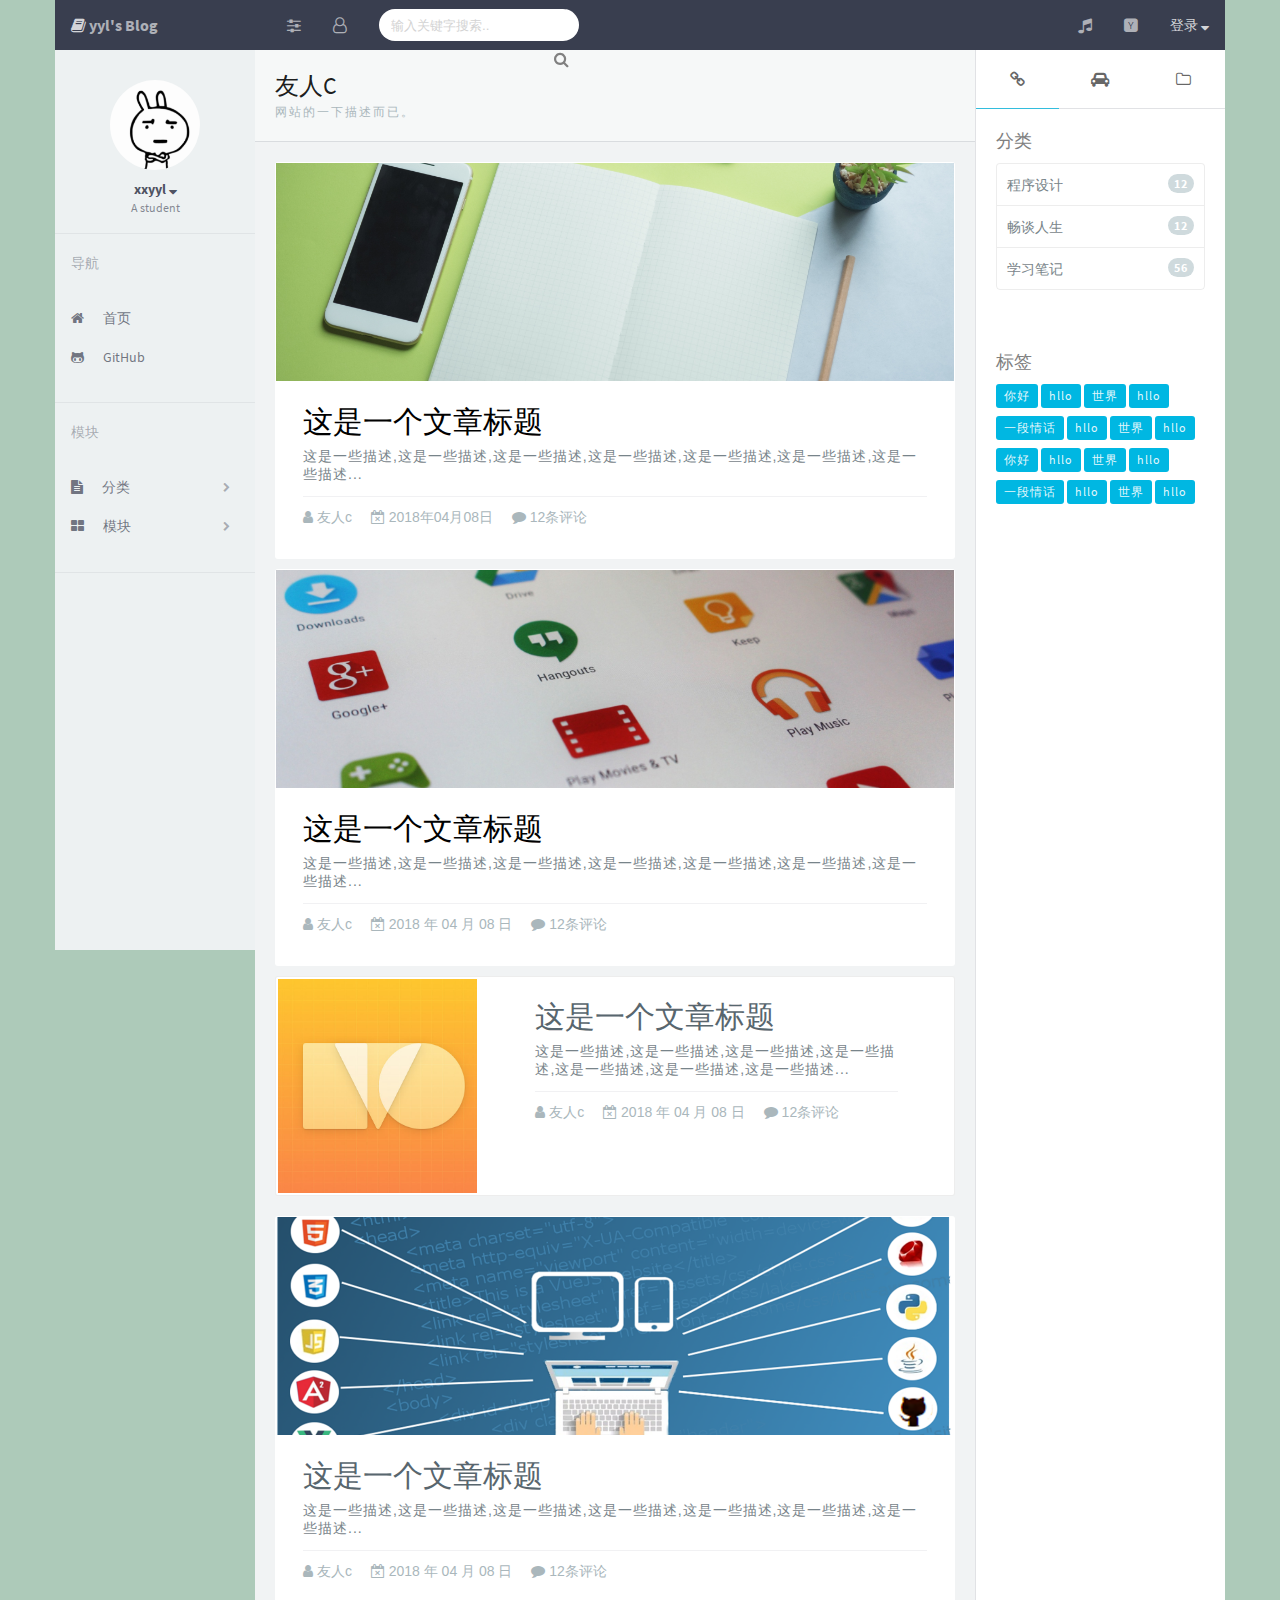
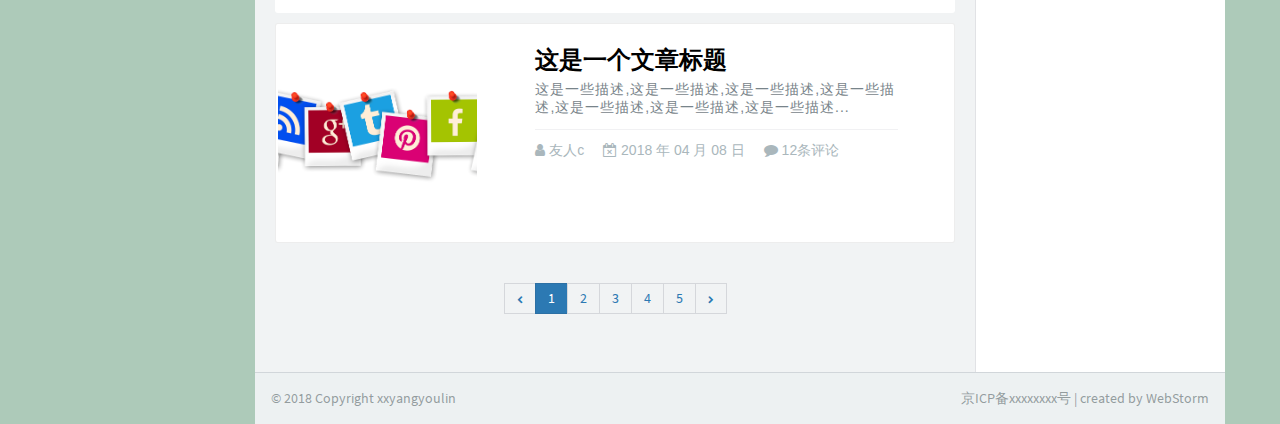
==== commit dc7d4816: "tooltip" ====
--- a/index.html
+++ b/index.html
@@ -334,22 +334,22 @@
                             <div class="tag">
                                 <h2>标签</h2>
                                 <ul class="tag-list">
-                                    <li class="tag-item">你好</li>
-                                    <li class="tag-item">hllo</li>
-                                    <li class="tag-item">世界</li>
-                                    <li class="tag-item">hllo</li>
-                                    <li class="tag-item">一段情话</li>
-                                    <li class="tag-item">hllo</li>
-                                    <li class="tag-item">世界</li>
-                                    <li class="tag-item">hllo</li>
-                                    <li class="tag-item">你好</li>
-                                    <li class="tag-item">hllo</li>
-                                    <li class="tag-item">世界</li>
-                                    <li class="tag-item">hllo</li>
-                                    <li class="tag-item">一段情话</li>
-                                    <li class="tag-item">hllo</li>
-                                    <li class="tag-item">世界</li>
-                                    <li class="tag-item">hllo</li>
+                                    <li class="tag-item tooltip"><span class="tooltip-text">你好</span> 你好</li>
+                                    <li class="tag-item tooltip"><span class="tooltip-text">hl</span> hllo</li>
+                                    <li class="tag-item tooltip"><span class="tooltip-text">世界</span> 世界</li>
+                                    <li class="tag-item tooltip"><span class="tooltip-text">hl</span> hllo</li>
+                                    <li class="tag-item tooltip"><span class="tooltip-text">一段</span> 一段情话</li>
+                                    <li class="tag-item tooltip"><span class="tooltip-text">hl</span> hllo</li>
+                                    <li class="tag-item tooltip"><span class="tooltip-text">世界</span> 世界</li>
+                                    <li class="tag-item tooltip"><span class="tooltip-text">hl</span> hllo</li>
+                                    <li class="tag-item tooltip"><span class="tooltip-text">你好</span> 你好</li>
+                                    <li class="tag-item tooltip"><span class="tooltip-text">hl</span> hllo</li>
+                                    <li class="tag-item tooltip"><span class="tooltip-text">世界</span> 世界</li>
+                                    <li class="tag-item tooltip"><span class="tooltip-text">hl</span> hllo</li>
+                                    <li class="tag-item tooltip"><span class="tooltip-text">一段</span> 一段情话</li>
+                                    <li class="tag-item tooltip"><span class="tooltip-text">hl</span> hllo</li>
+                                    <li class="tag-item tooltip"><span class="tooltip-text">世界</span> 世界</li>
+                                    <li class="tag-item tooltip"><span class="tooltip-text">hl</span> hllo</li>
                                 </ul>
                                 <div style="clear:both;"></div>
                             </div>
--- a/css/style.css
+++ b/css/style.css
@@ -21,9 +21,14 @@
     src: local('Source Sans Pro Bold'), local('SourceSansPro-Bold'), url('../fonts/SourceSansPro-Bold.ttf') ;
 }
 
-body, html, ul, li, h1, h2, h3, h4 {
+/*body, html, ul, li, h1, h2, h3, h4 {
     margin: 0;
     padding: 0;
+}*/
+
+body, html, h1, h2, h3, h4 {
+    margin: 0;
+    padding: 0;
 }
 
 html {
@@ -36,9 +41,9 @@
     height: 100%;
 }
 
-ul {
-    list-style: none;
-}
+/*ul {*/
+/*list-style: none;*/
+/*}*/
 
 .float-left {
     float: left;
@@ -74,6 +79,50 @@
     height: 100%;
     object-fit: cover;
 }
+
+/*tooltip start*/
+.tooltip {
+    position: relative;
+    display: inline-block;
+}
+
+.tooltip .tooltip-text {
+    visibility: hidden;
+    /* width: 120px; */
+     width: 100%;
+    max-width: 120px;
+    transform: translateX(-50%);
+    background-color: black;
+    color: #fff;
+    text-align: center;
+    border-radius: 3px;
+    box-sizing: border-box;
+    padding: 3px 6px;
+    /* 定位 */
+    position: absolute;
+    z-index: 9999;
+    bottom: 130%;
+    left: 50%;
+    /*opacity: 0.5;*/
+    /*transition: opacity 0.5s;*/
+}
+
+.tooltip .tooltip-text::after {
+    content: "";
+    position: absolute;
+    top: 100%;
+    left: 50%;
+    margin-left: -5px;
+    border: 5px solid transparent;
+    border-top-color: black;
+}
+
+.tooltip:hover .tooltip-text {
+    visibility: visible;
+    opacity: 1;
+}
+
+/*tooltip end*/
 
 .pag-max-width {
     max-width: 1170px;
@@ -319,7 +368,7 @@
 .glide-left-scroll {
     height: 100%;
     width: 100%;
-    overflow-y: scroll;
+    overflow-y: auto;
     -ms-overflow-style: none; /* IE 10+*/
     overflow: -moz-scrollbars-none; /* Firefox*/
     webkit-overflow-scrolling: touch;
@@ -327,8 +376,8 @@
 
 @-moz-document url-prefix() {
     .glide-left-scroll {
-        overflow-y: scroll;
-        padding-right: 17px;
+        overflow-y: auto;
+        /*padding-right: 17px;*/
     }
 }
 
@@ -391,11 +440,14 @@
     box-sizing: border-box;
     font-size: 14px;
     padding: 10px 16px;
+    cursor: pointer;
     color: rgba(57, 62, 79, 0.7);
 }
 
-#sidebar ul {
+#sidebar ul, .nav-first ul {
     list-style: none;
+    margin-left: 0;
+    padding-left: 0;
 }
 
 #sidebar .menu-item {
@@ -458,8 +510,28 @@
     float: left;
 }
 
+.glide-right ul {
+    margin: 0;
+    padding: 0;
+}
+
 /************************main-page*/
 .main-page {
+    table-layout: fixed;
+    word-wrap: break-word;
+    display: table;
+    margin-left: 200px;
+    border-color: #0066cc;
+    width: 720px;
+    padding-top: 50px;
+    height: 100%;
+    background-color: rgba(241, 243, 244, 1);
+    position: relative;
+    padding-bottom: 50px;
+    overflow-x: auto; /*Safari */
+}
+
+.main-big-page {
     display: table;
     margin-left: 200px;
     border-color: #0066cc;
@@ -477,6 +549,8 @@
     list-style: none;
     height: 100%;
     box-sizing: border-box;
+    margin: 0;
+    padding: 0;
 }
 
 #tab .tab-title li {
@@ -596,37 +670,82 @@
     /*padding-bottom: 60px;*/
     position: relative;
     width: 209px;
-
+    box-sizing: border-box;
+    overflow: hidden;
+}
+
+#tab .tab-content-item .directory h2 {
+    padding-bottom: 10px;
 }
 
 #tab .tab-content-item .directory .directory-list {
-    margin-top: 10px;
-    width: 100%;
+    /*margin-top: 10px;*/
+    width: 100%;
+    box-sizing: border-box;
+}
+
+#tab .tab-content-item .directory .directory-list > li {
+    border-left: 1px solid rgba(0, 0, 0, 0.07);
+    border-right: 1px solid rgba(0, 0, 0, 0.07);
+}
+
+#tab .tab-content-item .directory .directory-list > li:last-child {
+    border-bottom: 1px solid rgba(0, 0, 0, 0.07);
+}
+
+#tab .tab-content-item .directory .directory-sublist {
+    /*margin-top: 10px;*/
+    width: 100%;
+    box-sizing: border-box;
+    /*margin-left: 10px;*/
+}
+
+#tab .tab-content-item .directory .directory-list > .directory-item > .directory-sublist {
+    padding-left: 10px;
 }
 
 #tab .tab-content-item .directory .directory-item {
+    /*border-top: 1px solid rgba(0, 0, 0, 0.07);*/
+    /*border-right: 1px solid rgba(0, 0, 0, 0.07);*/
+    /*border-left: 1px solid rgba(0, 0, 0, 0.07);*/
+    color: rgba(121, 133, 138, 1);
+    width: 100%;
+    /*padding: 20px;*/
+    box-sizing: border-box;
+    /*border-bottom: 1px solid rgba(0, 0, 0, 0.07);*/
     border-top: 1px solid rgba(0, 0, 0, 0.07);
-    border-right: 1px solid rgba(0, 0, 0, 0.07);
-    border-left: 1px solid rgba(0, 0, 0, 0.07);
-    color: rgba(121, 133, 138, 1);
-    padding: 10px;
+    display: block;
     font-weight: normal;
     cursor: pointer;
 }
 
-#tab .tab-content-item .directory .directory-item:last-child {
-    border-bottom: 1px solid rgba(0, 0, 0, 0.07);
-    border-bottom-left-radius: 4px;
-    border-bottom-right-radius: 4px;
-}
-
-#tab .tab-content-item .directory .directory-item:first-child {
-    border-top-left-radius: 4px;
-    border-top-right-radius: 4px;
-}
+/*#tab .tab-content-item .directory .directory-item:last-child {*/
+/*border-bottom: 1px solid rgba(0, 0, 0, 0.07);*/
+/*border-bottom-left-radius: 4px;*/
+/*border-bottom-right-radius: 4px;*/
+/*}*/
+
+/*#tab .tab-content-item .directory .directory-item:first-child {*/
+/*border-top-left-radius: 4px;*/
+/*border-top-right-radius: 4px;*/
+/*}*/
 
 #tab .tab-content-item .directory .directory-list .directory-title {
     font-size: 14px;
+    width: 100%;
+    box-sizing: border-box;
+    padding: 13px;
+    display: inline-block;
+}
+
+#tab .tab-content-item .directory .select > .directory-title {
+    background: rgba(0, 0, 0, 0.1);
+}
+
+#tab .tab-content-item .directory .directory-item:focus,
+#tab .tab-content-item .directory .directory-item:hover,
+#tab .tab-content-item .directory .directory-item:active {
+    background: rgba(0, 0, 0, 0.03);
 }
 
 /***********************middle*/
@@ -669,6 +788,16 @@
     font-size: 14px;
 }
 
+.breadcrumb .bread-divider {
+    color: lightgray;
+    font-weight: bold;
+}
+
+.breadcrumb ul {
+    margin: 0;
+    padding: 0;
+}
+
 .breadcrumb li span {
     display: inline-block;
     line-height: 25px;
@@ -677,25 +806,33 @@
 }
 
 .breadcrumb li {
+    list-style: none;
+    margin: 0;
     color: grey;
+    padding: 0;
     line-height: 25px;
     height: 25px;
     display: inline-block;
     float: left;
+
 }
 
 .breadcrumb li * {
     float: left;
 }
 
-.breadcrumb li:before {
-    content: url("../images/divider.svg");
-    height: 10px;
-}
-
-.breadcrumb li:first-child:before {
-    content: '';
-}
+/*.breadcrumb li:before {*/
+/*content: '!';*/
+/*width: 1px;*/
+/*background-color: grey;*/
+/*transform: rotate(1245deg);*/
+/*margin-right: 8px;*/
+/*height: 10px;*/
+/*}*/
+
+/*.breadcrumb li:first-child:before {*/
+/*content: '';*/
+/*}*/
 
 .breadcrumb a {
     text-decoration: none;
@@ -828,9 +965,11 @@
 #footer {
     position: absolute;
     right: 0;
+    box-sizing: border-box;
     bottom: 0;
     left: 0;
     padding: 16px;
+    width: 970px;
     border-top: 1px rgba(57, 62, 79, 0.15) solid;
     font-size: 14px;
     color: rgba(107, 118, 121, 0.7);
@@ -851,6 +990,12 @@
     text-align: center;
     font-size: 0;
     margin-bottom: 0px;
+}
+
+.pagination ul {
+    list-style: none;
+    margin: 0;
+    padding: 0;
 }
 
 .pagination li {
@@ -905,9 +1050,15 @@
 .page-nav .prev, .page-nav .next {
     font-size: 14px;
     padding: 5px 15px;
+    cursor: pointer;
     border-radius: 30px;
     background: white;
     color: grey;
+}
+
+.page-nav .prev:hover, .page-nav .next:hover,
+.page-nav .prev:focus, .page-nav .next:focus {
+    background: #efefef;
 }
 
 /*页面导航结束*/
@@ -1411,6 +1562,11 @@
     }
 
     .container .main-page {
+        width: 900px;
+    }
+
+    .container .main-big-page,
+    #footer {
         width: 1150px;
     }
 
@@ -1433,6 +1589,11 @@
     }
 
     .container .main-page {
+        width: 500px;
+    }
+
+    .container .main-big-page,
+    #footer {
         width: 750px;
     }
 
@@ -1473,7 +1634,12 @@
         max-width: 750px;
     }
 
-    .container .main-page {
+    .container .main-page,
+    #footer {
+        width: 550px;
+    }
+
+    .container .main-big-page {
         width: 550px;
     }
 
@@ -1501,15 +1667,18 @@
         max-width: 100%;
     }
 
+    #footer {
+        width: 100%;
+    }
+
     .container {
         margin-left: 0;
         width: 100%;
     }
 
+    .container .main-big-page,
     .container .main-page {
-        /*margin-left: 0;*/
         width: 100%;
-        /*overflow: hidden;*/
     }
 
     .card-small-article .img,
@@ -1519,6 +1688,10 @@
 }
 
 @media (max-width: 600px) {
+    #footer {
+        width: 100%;
+    }
+
     .card-small-article .img,
     .card-big-article .img {
         height: 180px;
@@ -1542,7 +1715,7 @@
         margin: 10px 10px 0px 10px;
     }
 
-    .time-line-wrapper{
+    .time-line-wrapper {
         padding: 10px;
     }
 
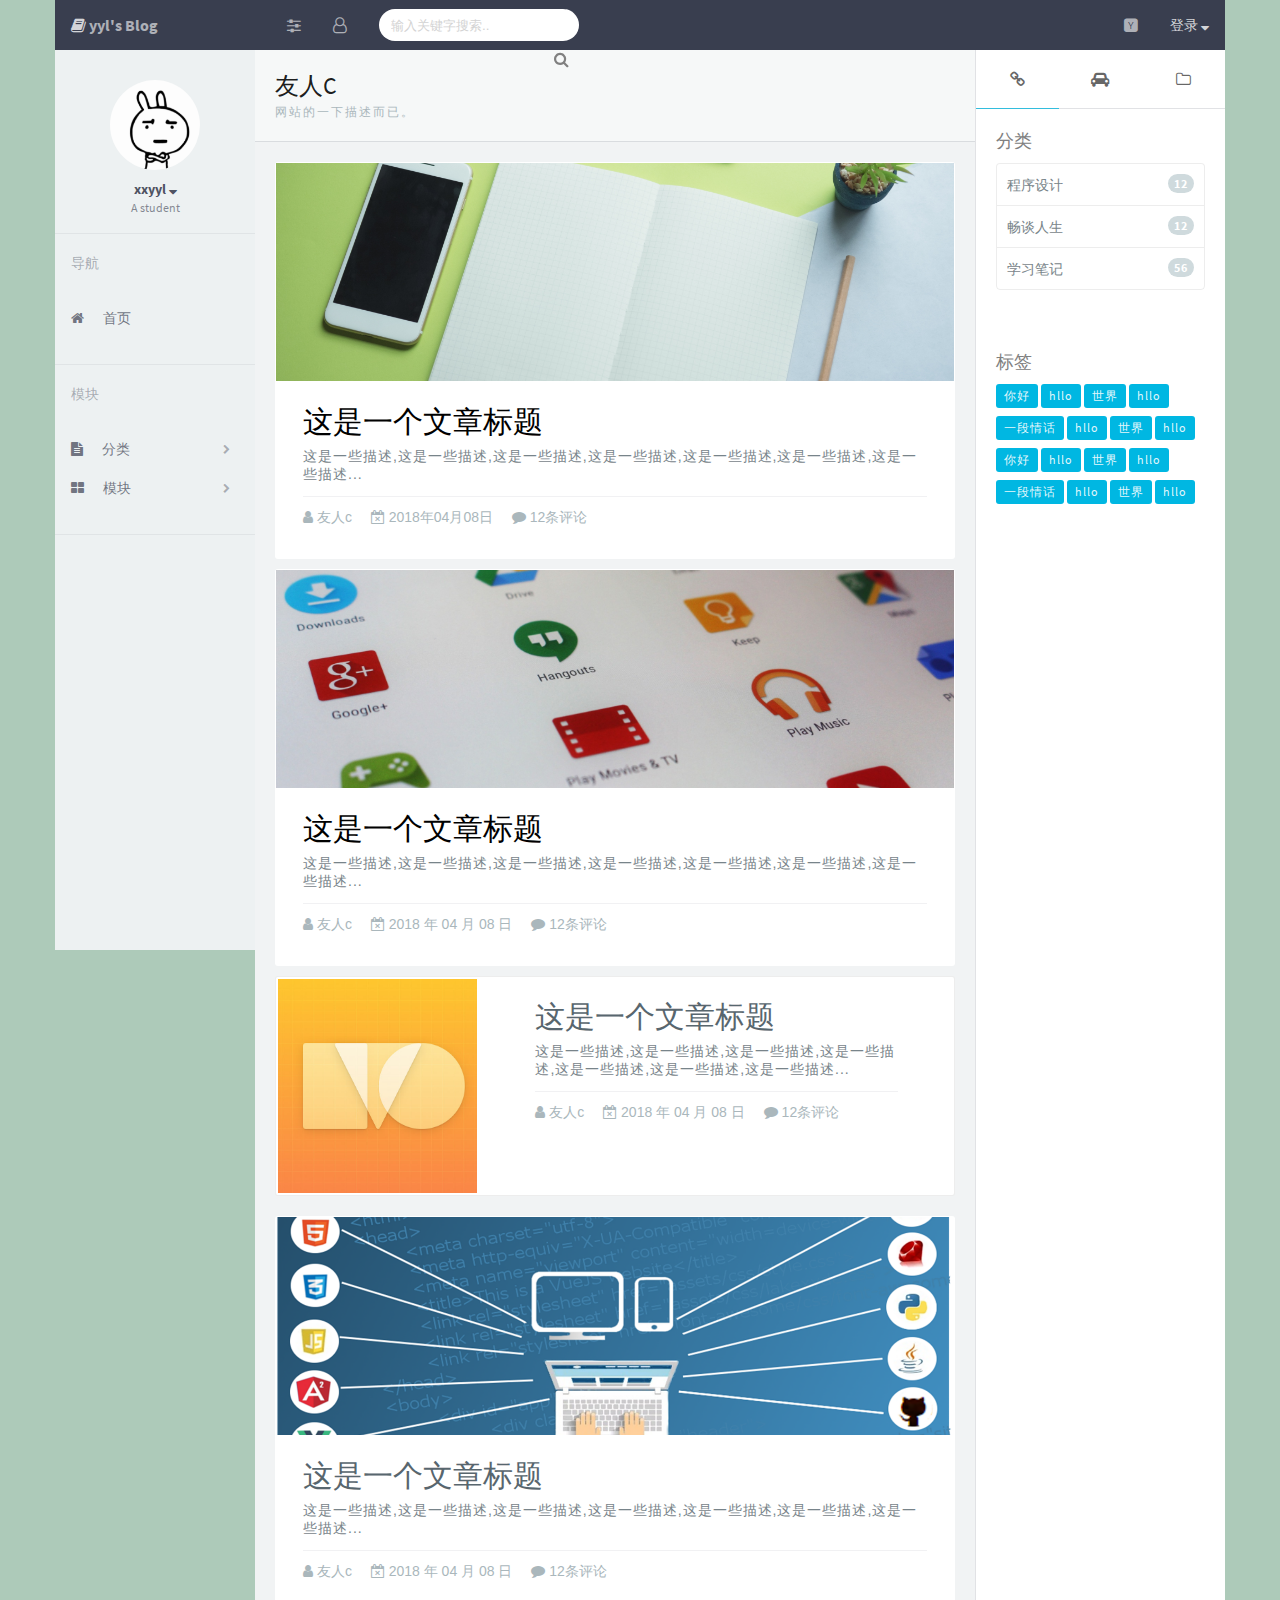
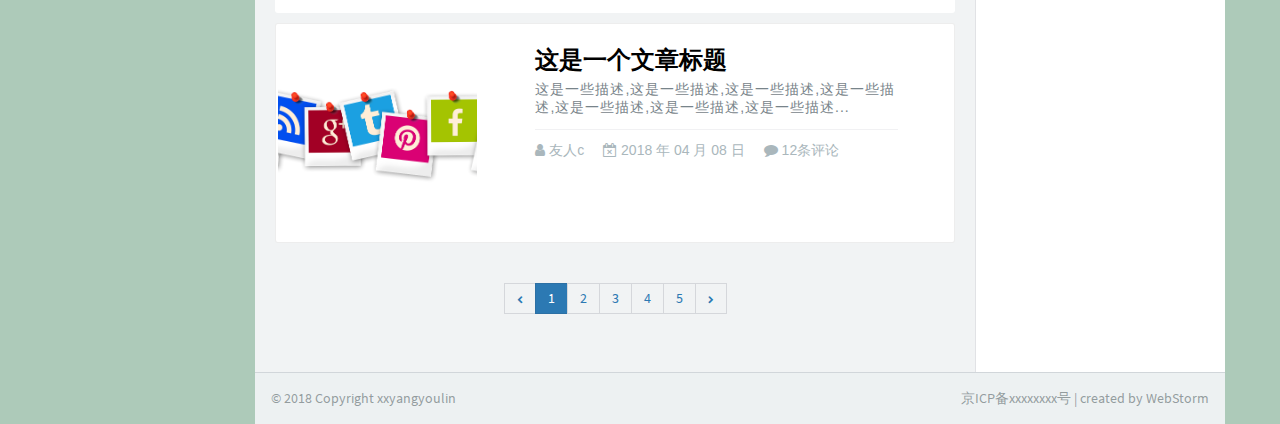
==== commit 9bb4448d: "添加弹出菜单" ====
--- a/index.html
+++ b/index.html
@@ -46,19 +46,42 @@
                 <span class="fa fa-bars"></span>
             </div>
 
-            <div class="login click-state float-right hide-max-768">
-                <span class=" login-text">登录</span>
+            <div class="login click-state float-right hide-max-768 dropdown">
+                <span class="login-text">登录</span>
                 <span class="login-icon fa fa-sort-desc"></span>
-            </div>
-
-
-            <div class="menu-icon news click-state float-right hide-max-991">
-                <span class="  fa fa-hacker-news"></span>
-            </div>
-
-            <div class="menu-icon music click-state float-right hide-max-991">
+                <div class="dropdown-content">
+                    <div class="login-form">
+                        <form action="#" method="post">
+                            <input type="text" placeholder="用户名或邮箱">
+                            <input type="password" placeholder="密码">
+                            <button type="submit">登录</button>
+                        </form>
+                    </div>
+                </div>
+            </div>
+
+            <div class="menu-icon news click-state float-right hide-max-991 dropdown">
+                <span class="fa fa-hacker-news"></span>
+                <div class="dropdown-content path-drop">
+                    <span class="path-title">三言两语</span>
+                    <div class="path-item">
+                        <div class="path-content">这是一些描述,这是一些描述,些描述,一些是一些描述,些描述,一些描述...</div>
+                        <div class="path-time">2018-04-21 11:21</div>
+                    </div>
+                    <div class="path-item">
+                        <div class="path-content">这是一些描述,这是一些描述,些描述,一些描述...</div>
+                        <div class="path-time">2018-04-21 11:21</div>
+                    </div>
+                    <div class="path-item">
+                        <div class="path-content">这是一些描述,这是一些描,这是一些描,这是一些描,这是一些描,这是一些描述,些描述,一些描述...</div>
+                        <div class="path-time">2018-04-21 11:21</div>
+                    </div>
+                </div>
+            </div>
+
+           <!-- <div class="menu-icon music click-state float-right hide-max-991">
                 <span class="fa fa-music"></span>
-            </div>
+            </div>-->
 
         </div>
 
@@ -107,10 +130,6 @@
                         <li class="nav-item click-state" onclick="goToUrlByCurrentPage('index.html')">
                             <span class="nav-icon fa fa-home"></span>
                             首页
-                        </li>
-                        <li class="nav-item click-state" onclick="goToUrlByNewPage('https://github.com/mnnyang')">
-                            <span class="nav-icon fa fa-github-alt"></span>
-                            GitHub
                         </li>
                     </ul>
                 </div>
--- a/css/style.css
+++ b/css/style.css
@@ -89,7 +89,7 @@
 .tooltip .tooltip-text {
     visibility: hidden;
     /* width: 120px; */
-     width: 100%;
+    width: 100%;
     max-width: 120px;
     transform: translateX(-50%);
     background-color: black;
@@ -123,6 +123,31 @@
 }
 
 /*tooltip end*/
+
+/*dropdown start*/
+.dropdown {
+    position: relative;
+    display: inline-block;
+}
+
+.dropdown-content {
+    display: none;
+    position: absolute;
+    right: 0;
+    background-color: #f9f9f9;
+    min-width: 160px;
+    box-shadow: 0px 8px 16px 0px rgba(0, 0, 0, 0.2);
+}
+
+/*.dropdown-content a {*/
+/*color: black;*/
+/*padding: 12px 16px;*/
+/*text-decoration: none;*/
+/*display: block;*/
+/*}*/
+
+/*.dropdown-content a:hover {background-color: #f1f1f1}*/
+/*dropdown end*/
 
 .pag-max-width {
     max-width: 1170px;
@@ -267,12 +292,85 @@
     height: 50px;
     font-weight: lighter;
     color: rgba(255, 255, 255, 0.8);
-    cursor: pointer;
     padding: 0 16px;
+    cursor: pointer;
+}
+
+
+.header .header-menu .login .login-form {
+    padding: 20px;
+    cursor: none;
+    background: #fafafa;
+}
+
+.header .header-menu .login .login-form input {
+    min-width: 250px;
+    background: #ffffff;
+    border: 1px solid lightgray;
+    height: 36px;
+    box-sizing: border-box;
+    outline: none;
+    padding: 4px 8px;
+    font-family: Arial, "Helvetica Neue", Helvetica, sans-serif;
+    font-weight: lighter;
+    margin-top: 16px;
+    font-size: 16px;
+}
+
+.header .header-menu .login .login-form button {
+    min-width: 250px;
+    box-sizing: border-box;
+    height: 36px;
+    font-size: 16px;
+    border-radius: 3px;
+    border: none;
+    cursor: pointer;
+    color: white;
+    font-family: Arial, "Helvetica Neue", Helvetica, sans-serif;
+    font-weight: lighter;
+    outline: none;
+    background: #4CAF50;
 }
 
 .header .setting, .header .bars {
     display: none;
+}
+
+.header .header-menu .path-drop {
+    line-height: unset;
+    min-width: 320px;
+    box-shadow: none;
+    border: 1px solid lightgray;
+    box-sizing: border-box;
+    background: #ffffff;
+}
+
+.header .header-menu .path-drop .path-title {
+    display: block;
+    font-size: 16px;
+    color: #444;
+    background: lightgray;
+    font-weight: 400;
+    padding: 0px 20px;
+}
+
+.header .header-menu .path-drop .path-item {
+    line-height: normal;
+    font-family: sans-serif;
+    font-weight: 300;
+    padding: 10px 20px;
+    border-bottom: 1px solid rgba(0, 0, 0, 0.05);
+}
+
+.header .header-menu .path-drop .path-item .path-content {
+    color: #666;
+    font-size: 14px;
+}
+.header .header-menu .path-drop .path-item .path-time {
+    color: #999;
+    font-size: 14px;
+    margin-top: 2px;
+    letter-spacing: 0;
 }
 
 .header-mobile-menu {
